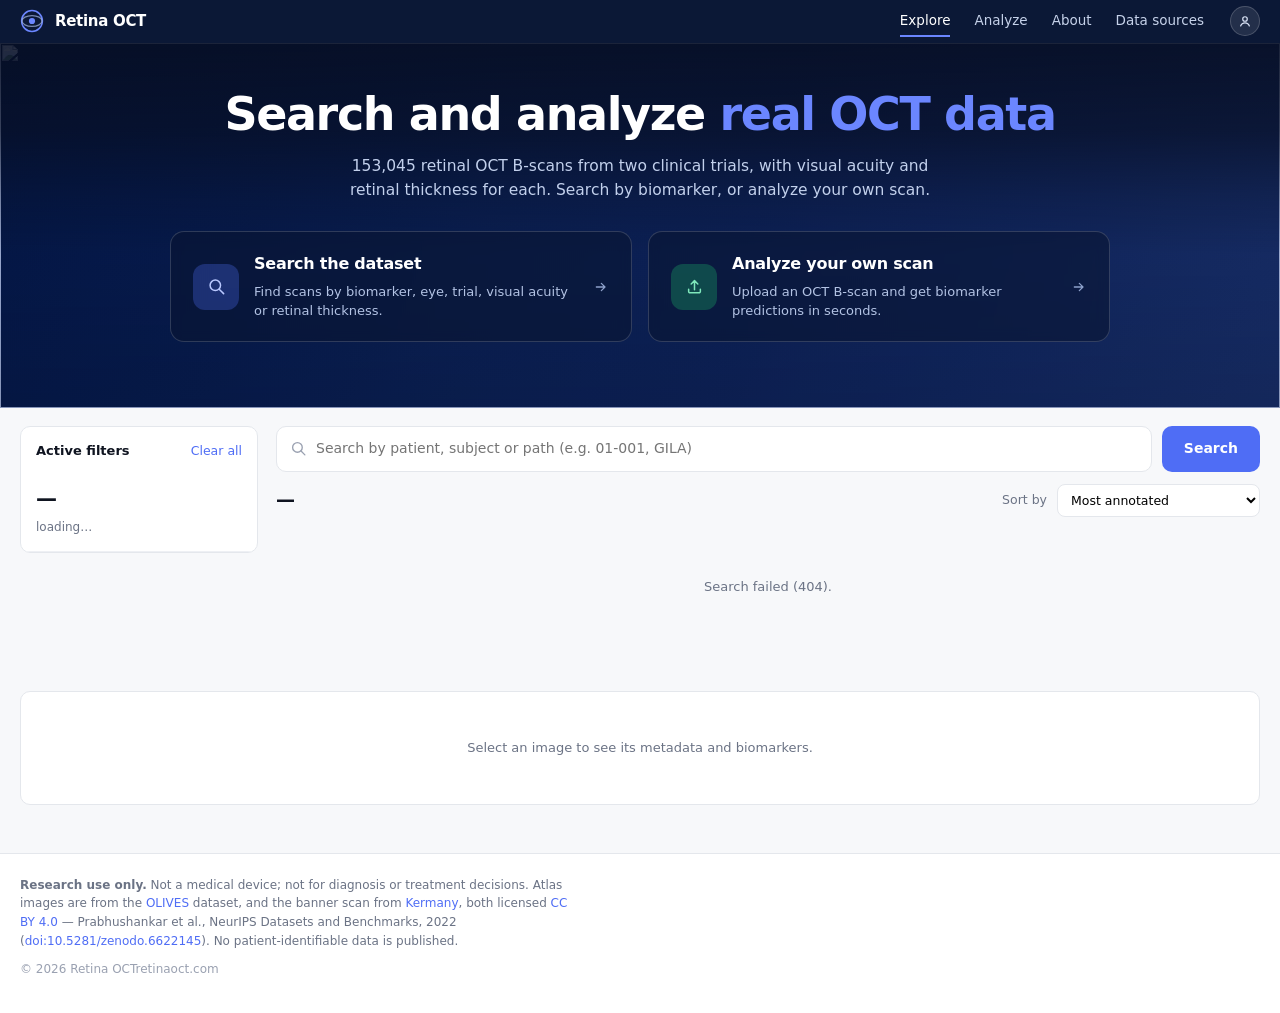
==== public/index.html @ 96dee00b "Negatable filters, and verdicts attributed to a named reviewer NEGATION. Every facet — biomarker, tr" ====
<!doctype html>
<html lang="en">
<head>
<meta charset="utf-8">
<meta name="viewport" content="width=device-width, initial-scale=1, viewport-fit=cover">
<meta name="theme-color" content="#0b1836">
<title>Retina OCT — searchable OCT image atlas</title>
<meta name="description" content="Search and explore retinal OCT images with expert biomarker annotations, model-inferred predictions, and clinical metadata.">
<link rel="stylesheet" href="styles.css?v=fc3a6cf8">
<link rel="icon" href="favicon.svg?v=e17356e5" type="image/svg+xml">
</head>
<body>

<header>
  <div class="wrap bar">
    <a class="brand" href="/">
      <svg width="30" height="30" viewBox="0 0 24 24" fill="none" aria-hidden="true">
        <circle cx="12" cy="12" r="10.4" stroke="#6b86ff" stroke-width="1.5"/>
        <ellipse cx="12" cy="12" rx="10" ry="5.4" stroke="#9fb0d8" stroke-width="1.3" opacity=".75"/>
        <circle cx="12" cy="12" r="3.1" fill="#6b86ff"/>
      </svg>
      <span class="brand-txt"><strong>Retina OCT</strong><span>Open images. Deeper insights.</span></span>
    </a>
    <nav>
      <a href="/" class="on">Explore</a>
      <a href="/analyze">Analyze</a>
      <a href="/about">About</a>
      <a href="/data-sources">Data sources</a>
    </nav>
    <div class="bar-end">
      <button class="hdr-icon only-mobile" id="menu-btn" aria-label="Menu" aria-expanded="false">
        <svg width="19" height="19" viewBox="0 0 24 24" fill="none"><path d="M4 7h16M4 12h16M4 17h16" stroke="currentColor" stroke-width="1.9" stroke-linecap="round"/></svg>
      </button>
      <a class="hdr-round" href="https://github.com/NicoleMulla/retinaoct" target="_blank" rel="noopener" aria-label="Project repository on GitHub" title="Project repository"><svg width="16" height="16" viewBox="0 0 24 24" fill="none" aria-hidden="true"><circle cx="12" cy="9" r="3.4" stroke="currentColor" stroke-width="1.8"/><path d="M5.5 19.5a6.8 6.8 0 0 1 13 0" stroke="currentColor" stroke-width="1.8" stroke-linecap="round"/></svg></a>
    </div>
  </div>
</header>

<div class="scrim" id="scrim" hidden></div>

<nav class="sheet menu-sheet" id="menu-sheet" aria-label="Site menu" hidden>
  <div class="grip" aria-hidden="true"></div>
  <a href="/">Explore the dataset</a>
  <a href="/analyze">Analyze your own scan</a>
  <a href="/about">About</a>
  <a href="/data-sources">Data sources</a>
  <a href="https://github.com/NicoleMulla/retinaoct" target="_blank" rel="noopener">GitHub repository</a>
</nav>

<section class="hero">
  <div class="hero-bg" aria-hidden="true"><img src="/hero.webp?v=dafb5672" width="1960" height="620" alt="" decoding="async" fetchpriority="high"></div>
  <div class="wrap hero-in">
    <div>
      <h1>Search and analyze <em>real OCT data</em></h1>
      <p>153,045 retinal OCT B-scans from two clinical trials, with visual acuity
         and retinal thickness for each. Search by biomarker, or analyze your own scan.</p>
      <div class="feat-cards">
        <a class="feat" href="#search">
          <span class="feat-ico"><svg width="19" height="19" viewBox="0 0 24 24" fill="none" aria-hidden="true"><circle cx="10.5" cy="10.5" r="6.6" stroke="currentColor" stroke-width="1.9"/><path d="M15.4 15.4 21 21" stroke="currentColor" stroke-width="1.9" stroke-linecap="round"/></svg></span>
          <span class="feat-txt"><b>Search the dataset</b>
            <span>Find scans by biomarker, eye, trial, visual acuity or retinal thickness.</span></span>
          <svg class="feat-arrow" width="16" height="16" viewBox="0 0 24 24" fill="none" aria-hidden="true"><path d="M5 12h13m0 0-5.5-5.5M18 12l-5.5 5.5" stroke="currentColor" stroke-width="1.9" stroke-linecap="round" stroke-linejoin="round"/></svg>
        </a>
        <a class="feat accent" href="/analyze">
          <span class="feat-ico"><svg width="19" height="19" viewBox="0 0 24 24" fill="none" aria-hidden="true"><path d="M12 16.2V4.6m0 0L7.8 8.8M12 4.6l4.2 4.2" stroke="currentColor" stroke-width="1.9" stroke-linecap="round" stroke-linejoin="round"/><path d="M4.6 15.4v2.9A1.7 1.7 0 0 0 6.3 20h11.4a1.7 1.7 0 0 0 1.7-1.7v-2.9" stroke="currentColor" stroke-width="1.9" stroke-linecap="round"/></svg></span>
          <span class="feat-txt"><b>Analyze your own scan</b>
            <span>Upload an OCT B-scan and get biomarker predictions in seconds.</span></span>
          <svg class="feat-arrow" width="16" height="16" viewBox="0 0 24 24" fill="none" aria-hidden="true"><path d="M5 12h13m0 0-5.5-5.5M18 12l-5.5 5.5" stroke="currentColor" stroke-width="1.9" stroke-linecap="round" stroke-linejoin="round"/></svg>
        </a>
      </div>
    </div>
  </div>
</section>

<main class="wrap app">

  <aside class="panel facets sheet" id="facets" aria-label="Filters">
    <div class="grip" aria-hidden="true"></div>
    <div class="sheet-head">
      <strong>Filters</strong>
      <button class="sheet-x" data-close aria-label="Close filters">
        <svg width="17" height="17" viewBox="0 0 24 24" fill="none"><path d="M6 6l12 12M18 6 6 18" stroke="currentColor" stroke-width="2" stroke-linecap="round"/></svg>
      </button>
    </div>
    <div class="sheet-scroll">
    <div class="facet-head"><h2>Active filters</h2><button class="link" id="clear">Clear all</button></div>
    <div class="chips" id="chips"></div>
    <div class="count-big"><b id="count">—</b><span id="count-sub">loading…</span></div>
    <div id="groups"></div>
    </div>
    <div class="sheet-foot">
      <button class="btn" data-close id="apply-filters">Show results</button>
    </div>
  </aside>

  <section>
    <form class="searchbar" id="search">
      <label class="sfield">
        <svg width="17" height="17" viewBox="0 0 24 24" fill="none"><circle cx="10.5" cy="10.5" r="6.8" stroke="currentColor" stroke-width="1.9"/><path d="M15.6 15.6 21 21" stroke="currentColor" stroke-width="1.9" stroke-linecap="round"/></svg>
        <input id="q" placeholder="Search by patient, subject or path (e.g. 01-001, GILA)" autocomplete="off">
      </label>
      <button class="btn" type="submit">Search</button>
    </form>

    <div class="toolbar">
      <span class="n" id="n">—</span>
      <span style="color:var(--muted);font-size:12.5px" id="showing"></span>
      <span class="right">
        Sort by
        <select id="sort">
          <option value="relevant">Most annotated</option>
          <option value="biomarkers">Biomarker count</option>
          <option value="cst_desc">Thickness (CST) high→low</option>
          <option value="cst_asc">Thickness (CST) low→high</option>
          <option value="bcva_desc">Acuity (BCVA) high→low</option>
          <option value="bcva_asc">Acuity (BCVA) low→high</option>
        </select>
      </span>
    </div>

    <div class="grid" id="grid"></div>
    <div class="pager" id="pager"></div>
  </section>

  <aside class="panel detail sheet" id="detail" aria-label="Image details">
    <div class="grip" aria-hidden="true"></div>
    <div id="detail-body">
      <div class="empty">Select an image to see its metadata and biomarkers.</div>
    </div>
  </aside>
</main>

<div class="mobile-bar" id="mobile-bar">
  <button class="mb-btn primary" id="mb-filters">
    <svg width="16" height="16" viewBox="0 0 24 24" fill="none"><path d="M3 6h18M6.5 12h11M10 18h4" stroke="currentColor" stroke-width="2" stroke-linecap="round"/></svg>
    Filters<span class="mb-badge" id="mb-count" hidden>0</span>
  </button>
  <span class="mb-results" id="mb-results"></span>
  <button class="mb-btn" id="mb-top" aria-label="Back to top">
    <svg width="16" height="16" viewBox="0 0 24 24" fill="none"><path d="M12 19V6M6 12l6-6 6 6" stroke="currentColor" stroke-width="2" stroke-linecap="round" stroke-linejoin="round"/></svg>
  </button>
</div>

<footer class="wrap">
  <p class="note"><strong>Research use only.</strong> Not a medical device; not for
  diagnosis or treatment decisions. Atlas images are from the
  <a href="/data-sources" style="color:var(--brand)">OLIVES</a> dataset, and the banner
  scan from <a href="/data-sources" style="color:var(--brand)">Kermany</a>, both licensed
  <a href="https://creativecommons.org/licenses/by/4.0/" target="_blank" rel="noopener" style="color:var(--brand)">CC BY 4.0</a>
  &mdash; Prabhushankar et&nbsp;al., NeurIPS Datasets and Benchmarks, 2022
  (<a href="https://doi.org/10.5281/zenodo.6622145" target="_blank" rel="noopener" style="color:var(--brand)">doi:10.5281/zenodo.6622145</a>).
  No patient-identifiable data is published.</p>
  <div class="foot-row"><span>&copy; 2026 Retina OCT</span><span>retinaoct.com</span></div>
</footer>

<script>
const IMG_BASE = "/img";             // proxied from B2 (read-only, web/ prefix)
const PER = 24;
const API_V = "2";           // bump to bypass stale cached API responses
/* Verification mode needs BOTH halves: ?mode=verification in the URL and the
   backend switch on. With the switch off the link is inert — the page behaves
   exactly as it does without the parameter, which is the point of having a
   server-side toggle rather than a client-side one. */
/* Verification needs THREE things: the mode parameter, a named reviewer, and
   the backend switch. The reviewer is required because an unattributed verdict
   cannot be compared with anyone else's, so there is no useful "anonymous"
   review — and requiring it in the URL means nobody can start reviewing
   without having decided who they are. */
const VERIFY_Q = new URLSearchParams(location.search);
const REVIEWER = (VERIFY_Q.get("reviewer") || "").trim();
const VERIFY_ASKED = VERIFY_Q.get("mode") === "verification"
                  && /^[A-Za-z0-9._-]{2,64}$/.test(REVIEWER);
let verifyOn = false;

/* Say whose name the verdicts are being recorded under. Without this a
   reviewer has no way to notice they are logged as someone else, and the
   verdicts would be mis-attributed with nothing on screen to catch it. */
function showReviewerBadge(){
  const host=$("#chips");
  if(!host || $("#rev-badge")) return;
  host.insertAdjacentHTML("beforebegin",
    `<div id="rev-badge" class="rev-badge">Reviewing as <b>${esc(REVIEWER)}</b></div>`);
}

async function initVerify(){
  if(!VERIFY_ASKED) return;
  try{
    const r = await fetch("/api/config", { cache:"no-store" });
    verifyOn = r.ok && (await r.json()).verification === true;
  }catch{ verifyOn = false; }
  if(verifyOn){
    document.body.classList.add("verify-mode");
    showReviewerBadge();
    await refreshVerifiedCount();
  }
}

const state = { q:"", sort:"relevant", page:1, trial:[], eye:[], visit:[], bio:[], source:[], verified:false,
  trial_not:[], eye_not:[], visit_not:[], bio_not:[],
                bcva_min:"", bcva_max:"", cst_min:"", cst_max:"", sel:null };
const $ = s => document.querySelector(s);
const esc = s => String(s).replace(/[&<>"']/g, c =>
  ({ "&":"&amp;", "<":"&lt;", ">":"&gt;", '"':"&quot;", "'":"&#39;" }[c]));

const fmt = n => (n ?? 0).toLocaleString();
/* Facet labels seen so far, kept because a filtered response only lists
   values present in the current selection. Negating a biomarker takes its
   count to zero, which would otherwise erase both its sidebar row and its
   name. */
const LABELS_SEEN = new Map();
/* Facet labels come from the database and the reviewer name from the URL, so
   both are escaped before they reach an attribute or innerHTML. */
const imgUrl = k => IMG_BASE && k ? IMG_BASE.replace(/\/$/,"") + "/" + k : null;
// Downloads get a stable descriptive filename rather than the B2 object key.
// The extension comes from the key so the bytes and the name always agree.
const dlName = r => {
  const ext = (String(r.full_key||"").match(/\.[A-Za-z0-9]{1,5}$/) || [".webp"])[0];
  return `retinaoct_OCT_${String(r.id).padStart(7,"0")}${ext}`;
};
const dlUrl = r => r.full_key
  ? `${imgUrl(r.full_key)}?dl=${encodeURIComponent(dlName(r))}` : null;
const DL_ICON = `<svg width="14" height="14" viewBox="0 0 24 24" fill="none" aria-hidden="true"><path d="M12 4v10m0 0 4-4m-4 4-4-4" stroke="currentColor" stroke-width="2" stroke-linecap="round" stroke-linejoin="round"/><path d="M5 17v1.5A1.5 1.5 0 0 0 6.5 20h11a1.5 1.5 0 0 0 1.5-1.5V17" stroke="currentColor" stroke-width="2" stroke-linecap="round"/></svg>`;

function qs(opts={}){
  const u=new URLSearchParams();
  if(state.q) u.set("q",state.q);
  for(const k of ["trial","eye","visit","bio"]){
    if(state[k].length) u.set(k,state[k].join(","));
    if(state[k+"_not"].length) u.set(k+"_not",state[k+"_not"].join(","));
  }
  if(state.source.length) u.set("source",state.source.join(","));
  // Guarded by verifyOn, not by state alone: without this a hand-typed
  // ?verified=1 would still list the reviewed images outside the mode.
  if(state.verified && verifyOn) u.set("verified","1");
  for(const k of ["bcva_min","bcva_max","cst_min","cst_max"]) if(state[k]!=="") u.set(k,state[k]);
  u.set("sort",state.sort); u.set("page",state.page); u.set("per_page",PER); u.set("v",API_V);
  if(opts.noFacets) u.set("facets","0");
  return u.toString();
}
/* One menu element for the whole page, moved to whichever ⋯ was pressed.
   Rendered on demand rather than one hidden menu per row, which would be ~30
   dormant popups in the sidebar. */
let optMenuEl=null;
function closeOptMenu(){
  if(!optMenuEl) return;
  const owner=document.querySelector('.optmenu[aria-expanded="true"]');
  if(owner) owner.setAttribute("aria-expanded","false");
  optMenuEl.remove(); optMenuEl=null;
}
function openOptMenu(btn){
  const was = btn.getAttribute("aria-expanded")==="true";
  closeOptMenu();
  if(was) return;                       // pressing the same ⋯ again closes it
  const key=btn.dataset.key, val=btn.dataset.val, m=modeOf(key,val);
  optMenuEl=document.createElement("div");
  optMenuEl.className="optmenu-pop";
  optMenuEl.setAttribute("role","menu");
  optMenuEl.innerHTML =
    `<button role="menuitem" data-act="not">${m==="not"?"Remove negation":"Negate filter"}</button>`
    + (m ? `<button role="menuitem" data-act="clear">Clear filter</button>` : "");
  document.body.appendChild(optMenuEl);
  const r=btn.getBoundingClientRect(), mw=optMenuEl.offsetWidth;
  // Keep it on screen on a narrow viewport rather than hanging off the right.
  optMenuEl.style.top  = `${Math.round(r.bottom+window.scrollY+4)}px`;
  optMenuEl.style.left = `${Math.round(Math.max(8, Math.min(r.right-mw, window.innerWidth-mw-8)))}px`;
  btn.setAttribute("aria-expanded","true");
  optMenuEl.querySelectorAll("button").forEach(x=>x.onclick=ev=>{
    ev.stopPropagation();
    const act=x.dataset.act;
    closeOptMenu();
    setMode(key,val, act==="not" ? (m==="not" ? "" : "not") : "");
  });
}
document.addEventListener("click", closeOptMenu);
document.addEventListener("keydown", e=>{ if(e.key==="Escape") closeOptMenu(); });

/* A facet value is in one of three states: off, included, or negated.
   The checkbox moves between off and included; the ⋯ menu reaches negated.
   Clicking the box of a negated value clears it rather than flipping it to
   included, because the box is the "undo" affordance in both directions. */
function modeOf(key,val){
  return state[key].includes(val) ? "on"
       : state[key+"_not"].includes(val) ? "not" : "";
}
function setMode(key,val,mode){
  const drop=(arr)=>{ const i=arr.indexOf(val); if(i>=0) arr.splice(i,1); };
  drop(state[key]); drop(state[key+"_not"]);
  if(mode==="on") state[key].push(val);
  else if(mode==="not") state[key+"_not"].push(val);
  state.page=1; load();
}
function toggle(key,val){
  setMode(key,val, modeOf(key,val) ? "" : "on");
}

// The API returns {error:"quota"} with a 503 when the database's daily read
// allowance is spent. That is temporary and clears at midnight UTC, so say so
// rather than showing a bare status code or "could not load".
async function errText(r, fallback){
  let kind="";
  try{ kind=(await r.clone().json()).error||""; }catch(e){}
  if(kind==="quota") return `The image database has hit its daily query limit. `
    + `It resets at midnight UTC — please try again then. Browsing already-loaded pages still works.`;
  return fallback || `Search failed (${r.status}).`;
}

/* The "Verified images" count. Its own endpoint, so /api/search stays
   edge-cacheable — a filtered search costs ~400,000 D1 row reads and must not
   be uncached just to keep a small number current. Fetched once at startup and
   again after each verdict, so the sidebar moves as a reviewer works without
   re-rendering the grid and closing the open scan. */
let verifiedCount = 0;

async function refreshVerifiedCount(){
  try{
    const r = await fetch("/api/verified-count?t="+Date.now(), { cache:"no-store" });
    if(!r.ok) return;
    const n = (await r.json()).verified;
    if(n == null) return;
    verifiedCount = n;
    const el = $("#verified-n");
    if(el) el.textContent = fmt(n);
  }catch{ /* cosmetic; a failure here changes nothing that was recorded */ }
}

async function load(opts={}){
  $("#grid").innerHTML=`<div class="empty" style="grid-column:1/-1">Loading…</div>`;
  const r=await fetch("/api/search?"+qs(opts));
  if(!r.ok){ $("#grid").innerHTML=`<div class="empty" style="grid-column:1/-1">${await errText(r)}</div>`; return; }
  const d=await r.json();
  render(d); if(d.facets) renderFacets(d.facets,d.total);
}

function render(d){
  // The hero's dataset tiles are gone, so nothing here writes to them. A stray
  // $("#s-images").textContent would throw on null and take the whole results
  // render down with it.
  $("#n").textContent = fmt(d.total)+" result"+(d.total===1?"":"s");
  const from=(d.page-1)*d.per_page+1, to=Math.min(d.page*d.per_page,d.total);
  $("#showing").textContent = d.total ? `Showing ${fmt(from)}–${fmt(to)}` : "";
  $("#count").textContent = fmt(d.total);
  $("#count-sub").textContent = "images match your filters";

  $("#grid").innerHTML = d.results.length ? d.results.map(r=>{
    const u=imgUrl(r.thumb_key);
    // Provenance has to be visible in the grid, not only on the detail panel:
    // expert annotation and model inference are not interchangeable evidence.
    const bio = r.label_source === "expert"
      ? `<span class="badge ok" title="Expert annotation from the OLIVES dataset">✓ Expert · ${r.biomarker_count}</span>`
      : r.label_source === "model"
      ? `<span class="badge model" title="Predicted by RETFound/OLIVES model — not expert annotation">◆ Model · ${r.biomarker_count}</span>`
      : r.label_source === "rejected"
      ? `<span class="badge reject" title="Outside the distribution the model was validated on — deliberately not assessed">⊘ Not assessed</span>`
      : `<span class="badge">Unlabelled</span>`;
    return `<article class="card ${state.sel===r.id?"sel":""}" data-id="${r.id}">
      <div class="thumb">${u?`<img loading="lazy" src="${u}" alt="">`:`<span class="ph">OCT B-scan</span>`}${bio}${
        dlUrl(r)?`<a class="dl" href="${dlUrl(r)}" download="${dlName(r)}" title="Download full-resolution image"
          aria-label="Download OCT_${String(r.id).padStart(7,"0")}">${DL_ICON}</a>`:""}</div>
      <div class="card-b">
        <h3>OCT_${String(r.id).padStart(7,"0")}</h3>
        <div class="meta">
          <div><svg width="12" height="12" viewBox="0 0 24 24" fill="none"><path d="M2 12s3.6-6.4 10-6.4S22 12 22 12s-3.6 6.4-10 6.4S2 12 2 12Z" stroke="currentColor" stroke-width="1.7"/><circle cx="12" cy="12" r="2.6" stroke="currentColor" stroke-width="1.7"/></svg>${r.eye==="OD"?"Right eye (OD)":r.eye==="OS"?"Left eye (OS)":"—"}</div>
          <div><svg width="12" height="12" viewBox="0 0 24 24" fill="none"><path d="M3 21h18M5 21V8l7-4 7 4v13" stroke="currentColor" stroke-width="1.7" stroke-linejoin="round"/></svg>${r.trial==="TREX_DME"?"TREX-DME":"PRIME"} · ${r.subject??"—"}</div>
          <div><svg width="12" height="12" viewBox="0 0 24 24" fill="none"><rect x="3.5" y="5" width="17" height="16" rx="2" stroke="currentColor" stroke-width="1.7"/><path d="M8 3v4M16 3v4M3.5 10h17" stroke="currentColor" stroke-width="1.7" stroke-linecap="round"/></svg>Visit ${r.visit??"—"} · scan ${r.scan_index??"—"}</div>
        </div>
        <div class="tags">
          ${r.cst!=null?`<span class="tag w">CST ${Math.round(r.cst)} µm</span>`:""}
          ${r.bcva!=null?`<span class="tag g">BCVA ${Math.round(r.bcva)}</span>`:""}
        </div>
      </div></article>`;
  }).join("") : `<div class="empty" style="grid-column:1/-1">No images match these filters.</div>`;

  renderPager(Math.ceil(d.total/d.per_page)||1, d.page);
  syncMobileBar(d.total);

  document.querySelectorAll(".card").forEach(c=>c.onclick=e=>{
    if(e.target.closest(".dl")) return;     // download link handles its own click
    openDetail(+c.dataset.id);
  });
}

function group(id,icon,title,body,open=true){
  return `<details class="grp" ${open?"open":""}><summary>${icon}${title}
    <svg class="caret" width="13" height="13" viewBox="0 0 24 24" fill="none"><path d="m6 9 6 6 6-6" stroke="currentColor" stroke-width="2" stroke-linecap="round"/></svg>
  </summary>${body}</details>`;
}
const ICON={
  bio:`<svg width="13" height="13" viewBox="0 0 24 24" fill="none"><path d="M4 19V9M9.3 19V4M14.7 19v-8M20 19v-5" stroke="currentColor" stroke-width="1.9" stroke-linecap="round"/></svg>`,
  trial:`<svg width="13" height="13" viewBox="0 0 24 24" fill="none"><path d="M3 21h18M5 21V8l7-4 7 4v13" stroke="currentColor" stroke-width="1.7" stroke-linejoin="round"/></svg>`,
  eye:`<svg width="13" height="13" viewBox="0 0 24 24" fill="none"><path d="M2 12s3.6-6.4 10-6.4S22 12 22 12s-3.6 6.4-10 6.4S2 12 2 12Z" stroke="currentColor" stroke-width="1.7"/><circle cx="12" cy="12" r="2.6" stroke="currentColor" stroke-width="1.7"/></svg>`,
  cal:`<svg width="13" height="13" viewBox="0 0 24 24" fill="none"><rect x="3.5" y="5" width="17" height="16" rx="2" stroke="currentColor" stroke-width="1.7"/><path d="M8 3v4M16 3v4M3.5 10h17" stroke="currentColor" stroke-width="1.7" stroke-linecap="round"/></svg>`,
  num:`<svg width="13" height="13" viewBox="0 0 24 24" fill="none"><path d="M5 12h14M5 7h14M5 17h9" stroke="currentColor" stroke-width="1.7" stroke-linecap="round"/></svg>`,
};

function renderFacets(f,total){
  /* The ⋯ button sits OUTSIDE the <label>. A button nested inside a label
     still forwards its click to the checkbox in every browser, so the menu
     would toggle the very filter it is offering to negate. */
  const opt=(key,val,label,n)=>{
    const m=modeOf(key,val);
    return `<div class="opt-row${m==="not"?" neg":""}">
      <label class="opt"><input type="checkbox" data-key="${key}" data-val="${val}" ${m?"checked":""}>
        <span>${label}${m==="not"?`<em class="negtag">Not</em>`:""}</span>
        <span class="n">${fmt(n)}</span></label>
      <button class="optmenu" data-key="${key}" data-val="${val}" data-label="${esc(label)}"
        aria-label="Options for ${esc(label)}" aria-haspopup="menu" aria-expanded="false">\u22ef</button>
    </div>`;
  };
  f.biomarkers.forEach(b=>LABELS_SEEN.set("bio:"+b.key, b.label));

  /* Build a facet's rows with anything selected pulled to the top, including
     values the current result set no longer contains.

     Both halves are needed. Negating a biomarker removes it from the results,
     so it vanishes from the facet counts and its row would disappear — the
     control you just used, gone, with only the chip to undo it. And appending
     it instead would bury it under sixteen others, so the row you are working
     with scrolls out of sight. Selected first, at zero if need be. */
  const rowsFor=(key,items,label)=>{
    const chosen=[...state[key],...state[key+"_not"]];
    const seen=items.map(i=>i.v);
    const all=[...chosen.filter(v=>!seen.includes(v)).map(v=>({v,n:0})), ...items];
    all.sort((a,b)=>(chosen.includes(b.v)?1:0)-(chosen.includes(a.v)?1:0));
    return all.map(i=>opt(key,i.v,label(i.v),i.n)).join("");
  };

  const bioRows=rowsFor("bio",
    f.biomarkers.map(b=>({v:b.key,n:b.count})),
    v=>LABELS_SEEN.get("bio:"+v)||v);
  const visits=rowsFor("visit", f.visit.slice(0,8).map(v=>({v:v.v,n:v.n})), v=>v);
  $("#groups").innerHTML =
    group("bio",ICON.bio,"Biomarkers",`<div class="opts" id="bio-opts">
        <label class="opt"><input type="checkbox" data-src="expert" ${state.source.includes("expert")?"checked":""}><span>Doctor annotated images</span><span class="n">${fmt(f.labelled)}</span></label>
        <label class="opt"><input type="checkbox" data-src="model" ${state.source.includes("model")?"checked":""}><span>Machine annotated images</span><span class="n">${fmt(f.modelled)}</span></label>
        ${verifyOn?`<label class="opt"><input type="checkbox" id="verified-only" ${state.verified?"checked":""}><span>Verified images</span><span class="n" id="verified-n">${fmt(verifiedCount)}</span></label>`:""}
        ${bioRows||'<span style="font-size:12px;color:var(--faint)">none in this selection</span>'}</div>`)
  + group("trial",ICON.trial,"Clinical trial",`<div class="opts">${
      rowsFor("trial", f.trial.map(t=>({v:t.v,n:t.n})),
        v=>v==="TREX_DME"?"TREX-DME":"PRIME")}</div>`)
  + group("eye",ICON.eye,"Eye",`<div class="opts">${
      rowsFor("eye", f.eye.map(e=>({v:e.v,n:e.n})),
        v=>v==="OD"?"Right eye (OD)":"Left eye (OS)")}</div>`)
  + group("visit",ICON.cal,"Visit",`<div class="opts">${visits}</div>`,false)
  + group("cst",ICON.num,"Central subfield thickness (µm)",
      `<div class="rng"><input id="cst_min" type="number" placeholder="min" value="${state.cst_min}">
       <input id="cst_max" type="number" placeholder="max" value="${state.cst_max}"></div>`,false)
  + group("bcva",ICON.num,"Visual acuity (BCVA letters)",
      `<div class="rng"><input id="bcva_min" type="number" placeholder="min" value="${state.bcva_min}">
       <input id="bcva_max" type="number" placeholder="max" value="${state.bcva_max}"></div>`,false);

  $("#groups").querySelectorAll('input[type=checkbox][data-key]').forEach(el=>{
    el.onchange=()=>toggle(el.dataset.key,el.dataset.val);
  });
  $("#groups").querySelectorAll(".optmenu").forEach(b=>b.onclick=e=>{
    e.preventDefault(); e.stopPropagation();
    openOptMenu(b);
  });
  $("#groups").querySelectorAll("input[data-src]").forEach(el=>{
    el.onchange=()=>toggle("source",el.dataset.src);
  });
  const vo=$("#verified-only");
  if(vo) vo.onchange=()=>{state.verified=vo.checked;state.page=1;load()};
  for(const k of ["cst_min","cst_max","bcva_min","bcva_max"]){
    const el=$("#"+k); if(el) el.onchange=()=>{state[k]=el.value;state.page=1;load()};
  }

  const labels={trial:v=>v==="TREX_DME"?"TREX-DME":"PRIME",eye:v=>v==="OD"?"Right eye":"Left eye",
                visit:v=>"Visit "+v,
                bio:v=>(f.biomarkers.find(b=>b.key===v)||{}).label||LABELS_SEEN.get("bio:"+v)||v};
  let chips=[];
  for(const k of ["bio","trial","eye","visit"]){
    for(const v of state[k])
      chips.push(`<span class="chip">${labels[k](v)}<button data-k="${k}" data-v="${v}">✕</button></span>`);
    for(const v of state[k+"_not"])
      chips.push(`<span class="chip neg">Not ${labels[k](v)}<button data-k="${k}" data-v="${v}">✕</button></span>`);
  }
  for(const v of state.source) chips.push(`<span class="chip">${
    v==="expert"?"Doctor annotated":"Machine annotated"}<button data-k="source" data-v="${v}">✕</button></span>`);
  if(state.verified) chips.push(`<span class="chip">Verified images<button data-k="verified">✕</button></span>`);
  if(state.q) chips.push(`<span class="chip">“${state.q}”<button data-k="q">✕</button></span>`);
  $("#chips").innerHTML=chips.join("");
  $("#chips").querySelectorAll("button").forEach(b=>b.onclick=()=>{
    const k=b.dataset.k;
    if(k==="verified"){state.verified=false; state.page=1; load();}
    else if(k==="q"){state.q=""; $("#q").value=""; state.page=1; load();}
    else if(k==="source"){toggle(k,b.dataset.v);}
    else setMode(k,b.dataset.v,"");   // clears whichever list it was in
  });
}

function renderPager(pages, page){
  const el=$("#pager");
  if(pages<=1){ el.innerHTML=""; return; }

  // window of page numbers around the current page, with ellipses and ends
  const win=[], push=n=>{ if(n>=1&&n<=pages&&!win.includes(n)) win.push(n); };
  push(1); push(2);
  for(let i=page-2;i<=page+2;i++) push(i);
  push(pages-1); push(pages);
  win.sort((a,b)=>a-b);

  let items="", last=0;
  for(const n of win){
    if(n-last>1) items+=`<span class="gap">…</span>`;
    items+=`<button class="pg${n===page?" on":""}" data-p="${n}"${n===page?' aria-current="page"':''}>${fmt(n)}</button>`;
    last=n;
  }

  el.innerHTML=`
    <button class="pg nav" data-p="${page-1}" ${page<=1?"disabled":""} aria-label="Previous page">
      <svg width="13" height="13" viewBox="0 0 24 24" fill="none"><path d="m15 6-6 6 6 6" stroke="currentColor" stroke-width="2.1" stroke-linecap="round" stroke-linejoin="round"/></svg>
      <span>Previous</span></button>
    <div class="pg-nums">${items}</div>
    <button class="pg nav" data-p="${page+1}" ${page>=pages?"disabled":""} aria-label="Next page">
      <span>Next</span>
      <svg width="13" height="13" viewBox="0 0 24 24" fill="none"><path d="m9 6 6 6-6 6" stroke="currentColor" stroke-width="2.1" stroke-linecap="round" stroke-linejoin="round"/></svg></button>
    <form class="pg-jump" id="pg-jump">
      <label>Go to<input type="number" min="1" max="${pages}" placeholder="${fmt(page)}" aria-label="Page number"></label>
    </form>`;

  const go=n=>{ n=Math.min(Math.max(1,n),pages); if(n===page) return;
    state.page=n; load({noFacets:true});
    window.scrollTo({top:$("#search").getBoundingClientRect().top+window.scrollY-80,behavior:"smooth"}); };
  el.querySelectorAll("button[data-p]").forEach(b=>{ if(!b.disabled) b.onclick=()=>go(+b.dataset.p); });
  const jf=$("#pg-jump");
  if(jf) jf.onsubmit=e=>{ e.preventDefault(); const v=parseInt(jf.querySelector("input").value); if(v) go(v); };
}

async function openDetail(id){
  state.sel=id;
  document.querySelectorAll(".card").forEach(c=>c.classList.toggle("sel",+c.dataset.id===id));
  const d=$("#detail-body"); d.innerHTML=`<div class="empty">Loading…</div>`;

/* ---- biomarker provenance rendering -------------------------------------
   Expert annotation and model inference must never look alike. Expert rows
   show Present/Absent; model rows show a probability, and the four biomarkers
   the model cannot predict show "Not assessed" rather than a fabricated
   "Absent". See docs/scaling.md for why those four are excluded. */
function provBanner(m){
  const p=m.provenance||{};
  if(m.label_source==="rejected") return `<div class="prov reject">
    <b>⊘ Not assessed</b>
    <span>This scan falls too far outside the distribution the model was validated on,
      so no predictions were produced. It is kept in the archive rather than hidden;
      absence of findings here means the model declined to judge, not that the retina
      is normal.</span></div>`;
  if(p.kind==="expert") return `<div class="prov expert">
    <b>✓ Expert annotation</b>
    <span>Graded by the OLIVES study investigators. Present/absent as recorded in the dataset.</span></div>`;
  const ood = p.verdict==="out_of_domain";
  return `<div class="prov model">
    <b>◆ Model inference — not expert annotation</b>
    <span>Predicted by <code>${p.model||"model"}</code> (${p.architecture||""}), mean AUROC
      ${p.mean_auroc!=null?p.mean_auroc.toFixed(3):"—"} on held-out patients.
      Values are probabilities, not gradings.</span>
    ${ood?`<span class="warn">⚠ This scan sits outside the distribution the model was validated on
      (distance ${p.ood_distance!=null?Math.round(p.ood_distance):"—"}). Treat with extra caution.</span>`:""}
  </div>`;
}
/* In verification mode each call gets a correct/incorrect switch. Nothing is
   offered for a biomarker the model never assessed, or one with no recorded
   value — there is no call there to agree or disagree with. */
const VRF_ICON = {
  correct: `<svg viewBox="0 0 24 24" aria-hidden="true"><path d="M5 12.8l4.2 4.2L19 7.2"
    fill="none" stroke="currentColor" stroke-width="2.8" stroke-linecap="round" stroke-linejoin="round"/></svg>`,
  incorrect: `<svg viewBox="0 0 24 24" aria-hidden="true"><path d="M6.5 6.5l11 11M17.5 6.5l-11 11"
    fill="none" stroke="currentColor" stroke-width="2.8" stroke-linecap="round"/></svg>`,
};

/* Three states per biomarker: correct, incorrect, and undecided — undecided
   being neither button lit, which is where every row starts. Clicking the lit
   button returns the row to undecided, so a mis-click is one click to undo.
   Icon-only: the words were wider than the biomarker labels they sat beside. */
function vrfSwitch(b, m){
  if(!verifyOn || b.unavailable==="not_predictable" || b.present==null) return "";
  const cur = (m.verifications || {})[b.key] || "";
  const btn = (v, label) =>
    `<button class="vrf-b${cur===v?" on "+v:""}" data-v="${v}" data-bio="${b.key}"
      data-present="${b.present?1:0}" data-src="${b.source||""}"
      aria-pressed="${cur===v}" aria-label="${label}"
      title="${cur===v?"Clear this \u2014 back to undecided":label}">${VRF_ICON[v]}</button>`;
  return `<div class="vrf">${btn("correct","Mark correct")}${btn("incorrect","Mark incorrect")}</div>`;
}

function bioRow(b, m){
  if(b.unavailable==="not_predictable")
    return `<div class="bio off"><span class="dot u"></span>${b.label}
      <span class="v" title="Too few positive training patients for the model to predict this reliably">Not assessed</span></div>`;
  if(b.source==="model"){
    const pct=b.confidence!=null?Math.round(b.confidence*100):null;
    return `<div class="bio"><span class="dot ${b.present?"y":"n"}"></span>${b.label}
      <span class="v">${b.present?"Likely":"Unlikely"}${pct!=null?` <em>${pct}%</em>`:""}</span>${vrfSwitch(b,m)}</div>`;
  }
  return `<div class="bio"><span class="dot ${b.present?"y":"n"}"></span>${b.label}
    <span class="v">${b.present?"Present":"Absent"}</span>${vrfSwitch(b,m)}</div>`;
}
function modelFoot(m){
  const np=(m.provenance&&m.provenance.not_predicted)||[];
  return `<div class="prov-foot">Research use only — not a medical device.
    ${np.length?`${np.length} biomarkers are not assessed by the model because the training set
    had too few positive patients to validate them.`:""}</div>`;
}

  if(isMobile()) openSheet($("#detail"));
  const r=await fetch("/api/image/"+id+"?v="+API_V+(verifyOn?"&verify=1&reviewer="+encodeURIComponent(REVIEWER):""));
  if(!r.ok){ d.innerHTML=`<div class="empty">${await errText(r, `Could not load image ${id}.`)}</div>`; return; }
  const m=await r.json();
  const u=imgUrl(m.full_key);
  const row=(icon,k,v)=>v==null||v===""?"":`<div class="row">${icon}<span class="k">${k}</span><span class="v">${v}</span></div>`;
  const present=m.biomarkers.filter(b=>b.present).length;

  d.innerHTML=`
    <div class="detail-head"><h2>OCT_${String(m.id).padStart(7,"0")}</h2>
      <button class="icon-btn" id="close"><svg width="17" height="17" viewBox="0 0 24 24" fill="none"><path d="M6 6l12 12M18 6 6 18" stroke="currentColor" stroke-width="2" stroke-linecap="round"/></svg></button></div>
    <div class="detail-img">${u?`<img src="${u}" alt="">`:`<div style="display:grid;place-items:center;height:100%;color:#3a4358;font-size:12px">Image hosting pending</div>`}</div>
    <div class="tabs"><button class="tab on" data-t="d">Details</button>
      <button class="tab" data-t="b">Biomarkers${m.has_labels?` (${present})`:""}</button></div>
    <div id="tab-d" class="rows">
      ${row(ICON.eye,"Eye",m.eye==="OD"?"Right (OD)":m.eye==="OS"?"Left (OS)":"—")}
      ${row(ICON.trial,"Trial",m.trial==="TREX_DME"?"TREX-DME":"PRIME")}
      ${row(ICON.trial,"Subject",m.subject)}
      ${row(ICON.cal,"Visit",m.visit)}
      ${row(ICON.num,"Scan position",m.scan_index!=null?`${m.scan_index} of 49`:null)}
      ${row(ICON.num,"CST",m.cst!=null?`${Math.round(m.cst)} µm`:null)}
      ${row(ICON.num,"BCVA",m.bcva!=null?`${Math.round(m.bcva)} letters`:null)}
      ${row(ICON.num,"Patient ID",m.patient_id)}
      ${row(ICON.num,"Eye ID",m.eye_id)}
      ${row(ICON.num,"Age",m.age)}
      ${row(ICON.num,"Diabetes",m.diabetes_type)}
      ${row(ICON.num,"HbA1c (baseline)",m.hba1c_baseline)}
      ${row(ICON.num,"DRSS",m.drss)}
    </div>
    <div id="tab-b" hidden class="rows">
      ${m.label_source==="rejected" ? provBanner(m)
        : m.has_labels ? provBanner(m) + m.biomarkers.map(b=>bioRow(b,m)).join("") +
          (m.provenance && m.provenance.kind==="model" ? modelFoot(m) : "")
        : `<div class="empty" style="padding:24px 0">This image has clinical metadata but no biomarker labels.</div>`}
    </div>
    ${m.same_eye.length?`<div class="sect-h">Other scans of this eye</div><div class="strip">${
      m.same_eye.slice(0,8).map(s=>{const su=imgUrl(s.thumb_key);
        return su?`<img src="${su}" data-id="${s.id}" alt="" title="Visit ${s.visit} · scan ${s.scan_index}">`
                 :`<div style="aspect-ratio:1;background:#0a0d14;border-radius:5px" data-id="${s.id}"></div>`;}).join("")}</div>`:""}
    <div class="detail-foot">${dlUrl(m)?`<a class="btn" href="${dlUrl(m)}" download="${dlName(m)}">Download image</a>`:""}
      <button class="btn ghost" id="copy">Copy image path</button></div>`;

  d.querySelector("#close").onclick=()=>{
    if(isMobile()){ closeSheet(); }
    state.sel=null;
    d.innerHTML=`<div class="empty">Select an image to see its metadata and biomarkers.</div>`;
    document.querySelectorAll(".card").forEach(c=>c.classList.remove("sel"));};
  d.querySelectorAll(".tab").forEach(t=>t.onclick=()=>{
    d.querySelectorAll(".tab").forEach(x=>x.classList.toggle("on",x===t));
    $("#tab-d").hidden = t.dataset.t!=="d"; $("#tab-b").hidden = t.dataset.t!=="b";
  });
  d.querySelectorAll(".strip [data-id]").forEach(el=>el.onclick=()=>openDetail(+el.dataset.id));
d.querySelectorAll(".vrf-b").forEach(btn=>btn.onclick=async ()=>{
    const group = btn.parentElement;
    const was = btn.classList.contains("on");
    const verdict = was ? null : btn.dataset.v;      // clicking the set one clears it
    group.querySelectorAll(".vrf-b").forEach(x=>x.disabled=true);
    try{
      const r = await fetch("/api/verify", {
        method:"POST", headers:{"content-type":"application/json"},
        body: JSON.stringify({ image_id:m.id, biomarker:btn.dataset.bio, verdict,
                               reviewer: REVIEWER,
                               shown_present: btn.dataset.present==="1",
                               source: btn.dataset.src || null }) });
      if(!r.ok) throw new Error((await r.json().catch(()=>({}))).error || ("HTTP "+r.status));
      m.verifications = m.verifications || {};
      if(verdict) m.verifications[btn.dataset.bio] = verdict; else delete m.verifications[btn.dataset.bio];
      group.querySelectorAll(".vrf-b").forEach(x=>{
        const on = x.dataset.v===verdict;
        x.classList.toggle("on", on);
        x.classList.toggle("correct", on && x.dataset.v==="correct");
        x.classList.toggle("incorrect", on && x.dataset.v==="incorrect");
        x.setAttribute("aria-pressed", String(on));
        x.title = on ? "Clear this \u2014 back to undecided"
                     : (x.dataset.v === "correct" ? "Mark correct" : "Mark incorrect");
      });
      refreshVerifiedCount();
    }catch(err){
      const msg = document.createElement("div");
      msg.className = "vrf-err";
      msg.textContent = "Could not save that: " + (err.message || err);
      group.after(msg);
      setTimeout(()=>msg.remove(), 4000);
    }finally{
      group.querySelectorAll(".vrf-b").forEach(x=>x.disabled=false);
    }
  });

  d.querySelector("#copy").onclick=e=>{navigator.clipboard?.writeText(m.path);e.target.textContent="Copied";
    setTimeout(()=>e.target.textContent="Copy image path",1400)};
}

/* ─────────────── mobile sheets ─────────────── */
const mq = window.matchMedia("(max-width:860px)");
const isMobile = () => mq.matches;
let openEl=null, lockedY=0;

function lockScroll(){
  lockedY = window.scrollY;
  document.body.style.cssText += `position:fixed;top:${-lockedY}px;left:0;right:0;width:100%`;
}
function unlockScroll(){
  document.body.style.position=""; document.body.style.top="";
  document.body.style.left=""; document.body.style.right=""; document.body.style.width="";
  window.scrollTo(0, lockedY);
}
function openSheet(el){
  if(!el || openEl===el) return;
  if(openEl) openEl.classList.remove("open");
  else lockScroll();
  const sc=$("#scrim");
  el.hidden=false; sc.hidden=false;
  void el.offsetHeight;                       // commit the closed state so the
  el.classList.add("open");                   // transition actually runs; rAF is
  sc.classList.add("on");                     // throttled in background frames
  openEl=el;
  el.setAttribute("aria-modal","true");
  const btn=el.id==="menu-sheet"?$("#menu-btn"):null;
  if(btn) btn.setAttribute("aria-expanded","true");
}
function closeSheet(){
  if(!openEl) return;
  const el=openEl, sc=$("#scrim");
  el.classList.remove("open"); sc.classList.remove("on");
  el.removeAttribute("aria-modal");
  $("#menu-btn")?.setAttribute("aria-expanded","false");
  openEl=null; unlockScroll();
  setTimeout(()=>{ if(!openEl){ el.hidden=true; sc.hidden=true; el.style.transform=""; } }, 300);
}

/* drag the grip downwards to dismiss */
function draggable(el){
  const grip=el.querySelector(".grip"); if(!grip) return;
  let y0=null, dy=0;
  const start=e=>{ y0=e.touches[0].clientY; dy=0; el.style.transition="none"; };
  const move=e=>{ if(y0==null) return;
    dy=Math.max(0, e.touches[0].clientY-y0);
    if(dy>0){ e.preventDefault(); el.style.transform=`translateY(${dy}px)`; } };
  const end=()=>{ if(y0==null) return;
    el.style.transition=""; el.style.transform="";
    if(dy>90) closeSheet();
    y0=null; };
  grip.addEventListener("touchstart",start,{passive:true});
  grip.addEventListener("touchmove",move,{passive:false});
  grip.addEventListener("touchend",end);
  grip.addEventListener("touchcancel",end);
}
["#facets","#detail","#menu-sheet"].forEach(sel=>draggable($(sel)));

$("#scrim").onclick=closeSheet;
document.addEventListener("keydown",e=>{ if(e.key==="Escape") closeSheet(); });
document.querySelectorAll("[data-close]").forEach(b=>b.onclick=closeSheet);
$("#menu-btn").onclick=()=>openEl===$("#menu-sheet")?closeSheet():openSheet($("#menu-sheet"));
$("#mb-filters").onclick=()=>openSheet($("#facets"));
$("#mb-top").onclick=()=>window.scrollTo({top:0,behavior:"smooth"});

/* sheets are a phone affordance only — reset if the viewport grows */
mq.addEventListener("change",e=>{ if(!e.matches) closeSheet(); });

/* keep the bottom bar in step with the current query */
function syncMobileBar(total){
  const n = state.bio.length + state.trial.length + state.eye.length + state.visit.length
          + state.bio_not.length + state.trial_not.length + state.eye_not.length + state.visit_not.length
          + state.source.length + (state.verified?1:0) + (state.q?1:0)
          + ["bcva_min","bcva_max","cst_min","cst_max"].filter(k=>state[k]!=="").length;
  const badge=$("#mb-count");
  badge.textContent=n; badge.hidden = n===0;
  if(total!=null){
    $("#mb-results").textContent = `${fmt(total)} image${total===1?"":"s"}`;
    const ap=$("#apply-filters");
    if(ap) ap.textContent = `Show ${fmt(total)} result${total===1?"":"s"}`;
  }
}

$("#search").onsubmit=e=>{e.preventDefault();state.q=$("#q").value.trim();state.page=1;load()};
$("#sort").onchange=e=>{state.sort=e.target.value;state.page=1;load({noFacets:true})};
$("#clear").onclick=()=>{Object.assign(state,{q:"",trial:[],eye:[],visit:[],bio:[],source:[],verified:false,
  trial_not:[],eye_not:[],visit_not:[],bio_not:[],
  bcva_min:"",bcva_max:"",cst_min:"",cst_max:"",page:1});$("#q").value="";load()};

initVerify().then(load);
</script>
</body>
</html>
---- public/styles.css ----
:root{
  --navy:#0b1836; --navy-2:#122351; --navy-3:#1b2f66;
  --ink:#0f1420; --body:#39414f; --muted:#6b7385; --faint:#9aa1b1;
  --line:#e4e7ec; --line-2:#eef0f4; --surface:#fff; --canvas:#f7f8fa;
  --brand:#4f6df5; --brand-2:#6b86ff; --brand-soft:#eef1ff;
  --ok:#0e9f6e; --ok-soft:#e5f6ef; --warn:#b4530a; --warn-soft:#fdf2e6;
  --pill:#eaedf3; --radius:10px;
  --font:ui-sans-serif,-apple-system,"SF Pro Text","Segoe UI",Inter,system-ui,sans-serif;
  --mono:ui-monospace,"SF Mono",Menlo,monospace;
}
*,*::before,*::after{box-sizing:border-box}
html{-webkit-text-size-adjust:100%}
body{margin:0;background:var(--canvas);color:var(--ink);font-family:var(--font);
  font-size:14px;line-height:1.55;-webkit-font-smoothing:antialiased}
a{color:inherit;text-decoration:none}
button{font:inherit;cursor:pointer}
/* An author rule like `.drop-inner{display:flex}` beats the UA rule behind the
   [hidden] attribute, so elements toggled with `el.hidden = true` stay on
   screen. This has now caused two layout bugs; close the category once. */
[hidden]{display:none !important}
.wrap{max-width:1560px;margin-inline:auto;padding-inline:20px}

/* header */
header{background:var(--navy);color:#fff}
/* Brand left, everything else right — the centred three-column grid existed to
   balance a nav that no longer carries the main actions. */
.bar{display:flex;align-items:center;gap:26px;padding-block:6px}
nav{margin-left:auto}
.brand{display:flex;align-items:center;gap:11px;flex:none}
.brand svg{width:24px;height:24px}
.brand-txt strong{display:block;font-size:15px;letter-spacing:-.02em;line-height:1.15}
/* The tagline cost a whole second line of header on every page for a
   phrase the hero says better. Dropped everywhere, not just on mobile. */
.brand-txt span{display:none}
nav{display:flex;gap:24px;font-size:13.5px;color:#c6d2ea;white-space:nowrap}
nav a{padding-block:4px;border-bottom:2px solid transparent}
nav a.on{color:#fff;border-color:var(--brand-2)}
nav a:hover{color:#fff}
.bar-end{display:flex;align-items:center;gap:12px}
.hdr-icon{display:grid;place-items:center;width:32px;height:32px;border-radius:8px;
  background:none;border:0;color:#c6d2ea;padding:0}
.hdr-icon:hover{background:rgba(255,255,255,.1);color:#fff}
.hdr-div{width:1px;height:20px;background:rgba(255,255,255,.18)}
.hdr-round{display:grid;place-items:center;width:30px;height:30px;border-radius:50%;
  background:rgba(255,255,255,.1);border:1px solid rgba(255,255,255,.18);color:#dbe4f7}
.hdr-round:hover{background:rgba(255,255,255,.18);color:#fff}
.hdr-btn{display:inline-flex;align-items:center;gap:7px;background:var(--brand);color:#fff;
  border:0;border-radius:8px;padding:7px 13px;font-size:13.5px;font-weight:550;white-space:nowrap}
.hdr-btn:hover{background:#5f7bff}
.hdr-btn.ghost{background:rgba(255,255,255,.09);border:1px solid rgba(255,255,255,.16)}
.hdr-btn.ghost:hover{background:rgba(255,255,255,.16)}
/* The second of the site's two features used to be a text link among four and
   went unnoticed. It is a lit button now, and it survives the mobile rule that
   hides every other header button. */
.hdr-cta{background:var(--brand);box-shadow:0 0 0 1px rgba(255,255,255,.2) inset,
  0 2px 12px rgba(79,109,245,.45)}
.hdr-cta:hover{background:#5f7bff;box-shadow:0 0 0 1px rgba(255,255,255,.3) inset,
  0 3px 16px rgba(79,109,245,.6)}
.hdr-cta svg{flex:none}
@media(max-width:1100px){.only-wide{display:none}}

/* hero */
.hero{background:linear-gradient(105deg,
    #0b1836 0%,  #0d1c3f 22%, #102149 40%, #122351 58%, #15275c 76%, #1b2f66 100%);
  color:#fff;position:relative;overflow:hidden}
/* Centred, and built around the two things the site does. The dataset
   statistics that used to sit here were five tiles of trivia competing with
   the only two actions anyone comes to take. */
.hero-in{position:relative;z-index:2;padding-block:46px 66px;text-align:center}
.hero h1{margin:0 0 14px;font-size:clamp(28px,4.2vw,46px);letter-spacing:-.03em;
  font-weight:680;line-height:1.1}
.hero h1 em{font-style:normal;color:var(--brand-2)}
.hero p{margin:0 auto 28px;color:#c2d0ec;max-width:60ch;font-size:15.5px;line-height:1.6}
.stats{display:flex;gap:12px;flex-wrap:wrap;max-width:none}
.stat{display:flex;align-items:center;gap:11px;background:rgba(10,20,48,.55);
  border:1px solid rgba(255,255,255,.14);border-radius:var(--radius);padding:11px 15px;min-width:150px;
  backdrop-filter:blur(6px)}
.stat b{display:block;font-size:18px;letter-spacing:-.02em;line-height:1.2}
.stat span{display:block;font-size:11.5px;color:#a9bbdd}
.stat svg{color:var(--brand-2);flex:none}
/* The scan's own background is black, so screen blending drops it away and the
   navy shows through — only the luminous retinal bands remain.

   The edge fade lives in the image's own alpha channel rather than in a CSS
   mask. Two composited masks needed mask-composite:intersect, which did not
   apply; the fades then combined additively and the horizontal ramp was
   ignored through the vertical middle, leaving a hard edge where the image
   began. A baked alpha renders identically everywhere. */
.hero-bg{position:absolute;inset:0;width:100%;pointer-events:none}
/* The scan runs edge to edge behind the whole hero and has to stay legible as
   an OCT — retinal layers visible either side of the cards. A radial scrim
   centred on the text was darkest exactly where the bright band sits, which
   erased the one feature that identifies it. Vertical instead: heavy at the
   top so the headline stays crisp, clearing downward so the layers show. */
/* A single real 1536x496 B-scan, not a stitch and not an upscale — the old
   asset measured 102 on laplacian variance against ~750 for a native scan, so
   it was blurred beyond rescue and no CSS could sharpen it. This one measures
   2793.
   `mix-blend-mode:screen` is deliberately NOT used: screen lifts the darks
   into the navy and the retinal layers lose their edges, which is what made
   the scan read as a smear. Plain compositing at partial opacity keeps the
   speckle and the layer boundaries, and the navy beneath tints it. */
.hero-bg img{width:100%;height:100%;object-fit:cover;object-position:50% 46%;
  opacity:.92;filter:contrast(1.14)}
/* Tint rather than fade. Dropping the opacity to blend the scan into the navy
   lifted its blacks and dimmed its bright band at the same time, flattening
   the layers into mush. `color` blending recolours the greyscale to navy while
   leaving luminance — so the speckle and the layer edges survive intact. */
.hero-bg::before{content:"";position:absolute;inset:0;z-index:1;
  background:#1a3372;mix-blend-mode:color;opacity:.62}
/* Legibility for the headline only, lifted clear of the retinal band below. */
.hero-bg::after{content:"";position:absolute;inset:0;z-index:2;
  background:linear-gradient(to bottom,
    rgba(7,14,34,.88) 0%, rgba(7,14,34,.70) 24%, rgba(7,14,34,.34) 42%,
    rgba(7,14,34,.12) 58%, rgba(7,14,34,.22) 100%)}

/* layout */
.app{display:grid;grid-template-columns:262px minmax(0,1fr) 352px;gap:18px;
  align-items:start;padding-block:18px 48px}
.panel{background:var(--surface);border:1px solid var(--line);border-radius:var(--radius)}

/* facets */
.facets{position:sticky;top:14px;max-height:calc(100vh - 28px);overflow:auto}
.facet-head{display:flex;align-items:center;justify-content:space-between;
  padding:14px 15px 10px}
.facet-head h2{margin:0;font-size:13px;font-weight:650}
.link{background:none;border:0;color:var(--brand);font-size:12.5px;padding:0}
.link:hover{text-decoration:underline}
.chips{display:flex;flex-wrap:wrap;gap:6px;padding:0 15px 12px}
.chip{display:inline-flex;align-items:center;gap:6px;background:var(--brand-soft);
  color:#2f43b8;border:1px solid #d6dcff;border-radius:999px;padding:3px 8px;font-size:11.5px}
.chip button{background:none;border:0;color:inherit;opacity:.65;padding:0;line-height:1}
.chip button:hover{opacity:1}
.count-big{padding:0 15px 14px;border-bottom:1px solid var(--line-2)}
.count-big b{display:block;font-size:21px;letter-spacing:-.02em}
.count-big span{font-size:12px;color:var(--muted)}
.grp{border-bottom:1px solid var(--line-2)}
.grp>summary{display:flex;align-items:center;gap:8px;padding:12px 15px;
  font-size:12.5px;font-weight:600;cursor:pointer;list-style:none}
.grp>summary::-webkit-details-marker{display:none}
.grp>summary svg:first-child{color:var(--muted);flex:none}
.grp>summary .caret{margin-left:auto;transition:transform .15s;color:var(--faint)}
.grp[open]>summary .caret{transform:rotate(180deg)}
.opts{padding:0 15px 12px;display:flex;flex-direction:column;gap:2px}
.opt{display:flex;align-items:center;gap:9px;font-size:12.5px;color:var(--body);
  padding:3px 0;cursor:pointer}
.opt input{accent-color:var(--brand);width:14px;height:14px;flex:none;margin:0}
.opt .n{margin-left:auto;color:var(--faint);font-size:11.5px;font-variant-numeric:tabular-nums}
.opt:hover{color:var(--ink)}
.more{background:none;border:0;color:var(--brand);font-size:12px;padding:4px 0;text-align:left}
.rng{display:flex;gap:8px;padding:0 15px 12px}
.rng input{width:100%;min-width:0;border:1px solid var(--line);border-radius:7px;
  padding:6px 8px;font:inherit;font-size:12.5px}

/* search + toolbar */
.searchbar{display:flex;gap:10px;margin-bottom:12px}
.sfield{flex:1;display:flex;align-items:center;gap:9px;background:var(--surface);
  border:1px solid var(--line);border-radius:var(--radius);padding:0 13px}
.sfield svg{color:var(--faint);flex:none}
.sfield input{flex:1;border:0;outline:0;padding:11px 0;font:inherit;background:none;min-width:0}
.btn{background:var(--brand);color:#fff;border:0;border-radius:var(--radius);
  padding:11px 22px;font-size:14px;font-weight:550}
.btn:hover{background:#4058d8}
.btn.ghost{background:var(--surface);color:var(--body);border:1px solid var(--line)}
.btn.ghost:hover{background:var(--canvas)}
.toolbar{display:flex;align-items:center;gap:12px;flex-wrap:wrap;margin-bottom:14px}
.toolbar .n{font-size:19px;font-weight:650;letter-spacing:-.02em}
.toolbar .right{margin-left:auto;display:flex;align-items:center;gap:10px;font-size:12.5px;color:var(--muted)}
select{border:1px solid var(--line);border-radius:8px;padding:7px 9px;font:inherit;
  font-size:12.5px;background:var(--surface)}

/* results */
.grid{display:grid;gap:14px;grid-template-columns:repeat(auto-fill,minmax(212px,1fr))}
.card{background:var(--surface);border:1px solid var(--line);border-radius:var(--radius);
  overflow:hidden;cursor:pointer;transition:border-color .12s,box-shadow .12s}
.card:hover{border-color:#c9d0dc;box-shadow:0 2px 10px rgba(16,24,40,.07)}
.card.sel{border-color:var(--brand);box-shadow:0 0 0 2px var(--brand-soft)}
.thumb{position:relative;aspect-ratio:504/496;background:#0a0d14}
.thumb img{width:100%;height:100%;object-fit:cover;display:block}
.thumb .ph{position:absolute;inset:0;display:grid;place-items:center;color:#3a4358;font-size:11px}
.badge{position:absolute;top:9px;left:9px;background:rgba(10,14,22,.82);color:#fff;
  border-radius:999px;padding:3px 9px;font-size:11px;font-weight:550;backdrop-filter:blur(4px)}
.badge.ok{background:rgba(14,159,110,.92)}
.card-b{padding:11px 12px 12px}
.card-b h3{margin:0 0 7px;font-size:13px;font-weight:600;letter-spacing:-.01em}
.meta{display:flex;flex-direction:column;gap:3px;font-size:11.5px;color:var(--muted)}
.meta div{display:flex;align-items:center;gap:6px}
.meta svg{color:var(--faint);flex:none}
.tags{display:flex;gap:5px;flex-wrap:wrap;margin-top:9px}
.tag{font-size:10.5px;padding:2px 7px;border-radius:999px;background:var(--pill);color:var(--body)}
.tag.b{background:var(--brand-soft);color:#2f43b8}
.tag.g{background:var(--ok-soft);color:#0a7a54}
.tag.w{background:var(--warn-soft);color:var(--warn)}

/* detail */
.detail{position:sticky;top:14px;max-height:calc(100vh - 28px);overflow:auto}
.detail-head{display:flex;align-items:center;gap:8px;padding:13px 15px;border-bottom:1px solid var(--line-2)}
.detail-head h2{margin:0;font-size:14px;font-weight:650;flex:1}
.icon-btn{background:none;border:0;color:var(--faint);padding:2px;line-height:1}
.icon-btn:hover{color:var(--ink)}
.detail-img{margin:14px 15px;border-radius:8px;overflow:hidden;background:#0a0d14;aspect-ratio:504/496}
.detail-img img{width:100%;height:100%;object-fit:contain;display:block}
.tabs{display:flex;gap:18px;padding:0 15px;border-bottom:1px solid var(--line-2)}
.tab{background:none;border:0;padding:9px 0;font-size:12.5px;color:var(--muted);
  border-bottom:2px solid transparent;margin-bottom:-1px}
.tab.on{color:var(--brand);border-color:var(--brand);font-weight:550}
.rows{padding:12px 15px}
.row{display:flex;align-items:flex-start;gap:9px;padding:5px 0;font-size:12.5px}
.row svg{color:var(--faint);margin-top:2px;flex:none}
.row .k{color:var(--muted);min-width:96px}
.row .v{margin-left:auto;text-align:right;font-weight:550}
.bio{display:flex;align-items:center;gap:9px;padding:6px 0;font-size:12.5px;
  border-bottom:1px solid var(--line-2)}
.bio:last-child{border:0}
.dot{width:7px;height:7px;border-radius:50%;flex:none}
.dot.y{background:var(--ok)} .dot.n{background:#d3d7e0}
.bio .v{margin-left:auto;color:var(--muted);font-size:11.5px}
.sect-h{padding:12px 15px 4px;font-size:12.5px;font-weight:650}
.strip{display:grid;grid-template-columns:repeat(4,1fr);gap:6px;padding:6px 15px 14px}
.strip img{width:100%;aspect-ratio:1;object-fit:cover;border-radius:5px;background:#0a0d14;cursor:pointer}
.strip img:hover{outline:2px solid var(--brand)}
.detail-foot{display:flex;gap:9px;padding:13px 15px;border-top:1px solid var(--line-2)}
.detail-foot .btn{flex:1;padding:9px 12px;font-size:12.5px;text-align:center}
.empty{padding:46px 20px;text-align:center;color:var(--muted);font-size:13px}
.pager{display:flex;justify-content:center;align-items:center;flex-wrap:wrap;
  gap:8px;padding:26px 0 4px;font-size:13px}
.pg{display:inline-flex;align-items:center;gap:6px;background:var(--surface);
  border:1px solid var(--line);border-radius:8px;padding:7px 11px;color:var(--body);
  font-variant-numeric:tabular-nums;min-width:36px;justify-content:center}
.pg:hover:not(:disabled):not(.on){background:var(--canvas);border-color:var(--border-strong)}
.pg.on{background:var(--brand);border-color:var(--brand);color:#fff;font-weight:600}
.pg:disabled{opacity:.4;cursor:default}
.pg.nav{padding:7px 13px}
.pg-nums{display:flex;align-items:center;gap:6px;flex-wrap:wrap;justify-content:center}
.pager .gap{color:var(--faint);padding:0 2px;user-select:none}
.pg-jump{margin-left:6px}
.pg-jump label{display:inline-flex;align-items:center;gap:7px;color:var(--muted);font-size:12.5px}
.pg-jump input{width:72px;border:1px solid var(--line);border-radius:8px;padding:6px 9px;
  font:inherit;font-size:12.5px;background:var(--surface);text-align:center}
.pg-jump input:focus{outline:2px solid var(--brand-soft);border-color:var(--brand)}
@media(max-width:640px){.pg.nav span{display:none}.pg-jump{display:none}}
footer{border-top:1px solid var(--line);padding-block:22px 34px;color:var(--faint);font-size:12px;background:var(--surface)}
.note{max-width:74ch;margin:0 0 10px;color:var(--muted);line-height:1.55}


/* ── content pages ──────────────────────────────────── */
.page{max-width:56rem;margin-inline:auto;padding-block:36px 64px}
.page h1{margin:0 0 8px;font-size:clamp(25px,3.6vw,33px);letter-spacing:-.025em;font-weight:650;line-height:1.15}
.page .sub{margin:0 0 30px;color:var(--muted);font-size:15.5px;max-width:60ch}
.page h2{margin:34px 0 12px;font-size:18px;font-weight:640;letter-spacing:-.015em}
.page h3{margin:22px 0 7px;font-size:14.5px;font-weight:640}
.page p{margin:0 0 13px;color:var(--body);max-width:68ch;line-height:1.62}
.page ul{margin:0 0 14px;padding-left:20px;color:var(--body);max-width:68ch}
.page li{margin-bottom:6px;line-height:1.58}
.page a{color:var(--brand)}
.page a:hover{text-decoration:underline}
.page code{font-family:var(--mono);font-size:.88em;background:var(--pill);padding:1px 5px;border-radius:4px}
.tbl{width:100%;border-collapse:collapse;margin:6px 0 18px;font-size:13.5px}
.tbl th,.tbl td{text-align:left;padding:9px 12px;border-bottom:1px solid var(--line-2)}
.tbl th{font-weight:620;color:var(--muted);font-size:12px;text-transform:uppercase;letter-spacing:.04em}
.tbl td.num{text-align:right;font-variant-numeric:tabular-nums}
.tbl tr:last-child td{border-bottom:0}
.tblwrap{overflow-x:auto;border:1px solid var(--line);border-radius:var(--radius);background:var(--surface)}
.kpis{display:grid;gap:12px;grid-template-columns:repeat(auto-fit,minmax(140px,1fr));margin:4px 0 24px}
.kpi{background:var(--surface);border:1px solid var(--line);border-radius:var(--radius);padding:14px 16px}
.kpi b{display:block;font-size:22px;letter-spacing:-.02em;line-height:1.2}
.kpi span{display:block;font-size:12px;color:var(--muted);margin-top:2px}
.callout{border-left:3px solid var(--brand);background:var(--brand-soft);padding:13px 16px;
  border-radius:0 8px 8px 0;margin:16px 0;font-size:13.5px;color:var(--body);max-width:68ch}
.callout.warn{border-color:var(--warn);background:var(--warn-soft)}
.callout p:last-child{margin-bottom:0}
.srcbadge{display:inline-block;font-size:11px;padding:2px 8px;border-radius:999px;
  background:var(--pill);color:var(--body);font-family:var(--mono)}
.srcbadge.exp{background:var(--ok-soft);color:#0a7a54}
.srcbadge.mdl{background:var(--brand-soft);color:#2f43b8}

/* ══ sheet primitives (inert on desktop) ══════════════ */
.grip,.sheet-head,.sheet-foot,.sheet-x,.menu-sheet,.mobile-bar,.scrim,.only-mobile{display:none}
.sheet-scroll{display:contents}

/* ══ desktop / tablet ═════════════════════════════════ */
@media(max-width:1280px){
  .app{grid-template-columns:238px minmax(0,1fr)}
  .detail{grid-column:1/-1;position:static;max-height:none}
}

/* ══ phone ════════════════════════════════════════════ */
@media(max-width:860px){
  :root{--radius:12px}
  body{padding-bottom:0}

  /* — header: one compact row — */
  header{position:sticky;top:0}
  .bar{gap:10px;padding-block:9px}
  .brand svg{width:24px;height:24px}
  .brand-txt strong{font-size:15.5px}
  .brand-txt span{display:none}              /* tagline is dead weight here */
  nav{display:none}                           /* moves into the menu sheet */
  .bar-end{gap:4px}
  .hdr-div{display:none}
  .hdr-btn:not(.hdr-cta){display:none}   /* the CTA stays: it is a main feature */
  .hdr-cta{padding:7px 11px;font-size:12.5px}
  .hdr-cta .cta-long{display:none}       /* "a scan" drops, "Analyze" stays */
  .only-mobile{display:grid}
  .hdr-icon{width:38px;height:38px}

  /* — hero: title + one inline stats line — */
  .hero-in{padding-block:28px 30px}
  .hero h1{font-size:27px;letter-spacing:-.025em;margin:0 auto 10px;max-width:18ch}
  .hero p{font-size:13.5px;margin-bottom:18px;max-width:40ch}
  .stats{gap:0;display:block;font-size:12.5px;color:#aebfe0;line-height:1.7}
  .stat{display:inline;background:none;border:0;padding:0;min-width:0;backdrop-filter:none}
  .stat svg{display:none}
  .stat span{display:inline}
  .stat b{display:inline;font-size:13px;color:#fff;font-weight:650;margin-right:4px}
  .stat+.stat::before{content:" · ";color:#5f7099}
  .hero-bg{width:100%;opacity:.5}

  /* — results — */
  .app{grid-template-columns:1fr;gap:0;padding-block:14px 0}
  .searchbar{margin-bottom:10px}
  .sfield{border-radius:11px}
  .sfield input{padding:12px 0;font-size:16px}   /* 16px stops iOS zooming on focus */
  .searchbar .btn{padding:12px 17px}
  .toolbar{gap:10px;margin-bottom:12px;flex-wrap:nowrap}
  .toolbar .right{margin-left:auto;flex:none}
  .toolbar .n{white-space:nowrap}
  #showing{display:none}                      /* the bottom bar already states the count */
  .toolbar .n{font-size:17px}
  .toolbar .right{font-size:0;gap:0}             /* hide the "Sort by" label */
  .toolbar select{font-size:12.5px;max-width:9.5rem}
  .grid{grid-template-columns:repeat(2,minmax(0,1fr));gap:10px}
  .card-b{padding:9px 10px 10px}
  .card-b h3{font-size:12px;margin-bottom:5px}
  .meta{font-size:11px;gap:2px}
  .meta div:nth-child(n+3){display:none}         /* keep eye + trial, drop the rest */
  .tags{margin-top:7px;gap:4px}
  .tag{font-size:10px}
  .badge{font-size:10px;padding:2px 7px;top:7px;left:7px}
  .pager{padding:20px 0 4px;gap:6px}
  .pg{padding:8px 10px;min-width:38px}

  /* — leave room for the fixed bar — */
  main.app{padding-bottom:calc(84px + env(safe-area-inset-bottom))}
  footer{padding-bottom:calc(84px + env(safe-area-inset-bottom))}

  /* — scrim — */
  .scrim{display:block;position:fixed;inset:0;z-index:60;background:rgba(6,10,20,.55);
    opacity:0;transition:opacity .26s ease;backdrop-filter:blur(2px)}
  .scrim.on{opacity:1}
  .scrim[hidden]{display:none}

  /* — bottom sheets — */
  .facets.sheet,.detail.sheet,.menu-sheet{
    display:flex;flex-direction:column;position:fixed;left:0;right:0;bottom:0;z-index:70;
    top:auto;                       /* desktop sets top:14px for sticky; a definite
                                       top would beat bottom:0 and mis-anchor the sheet */
    margin:0;border:0;border-radius:18px 18px 0 0;background:var(--surface);
    box-shadow:0 -8px 40px rgba(8,14,30,.28);
    transform:translateY(100%);transition:transform .3s cubic-bezier(.22,.8,.3,1);
    max-height:88dvh;max-height:88vh;overscroll-behavior:contain;
    padding-bottom:env(safe-area-inset-bottom)}
  .facets.sheet.open,.detail.sheet.open,.menu-sheet.open{transform:translateY(0)}
  .facets.sheet[hidden],.detail.sheet[hidden],.menu-sheet[hidden]{display:none}
  .detail.sheet{height:92dvh;height:92vh}

  .grip{display:block;flex:none;width:40px;height:5px;border-radius:99px;
    background:#c2c8d4;margin:10px auto 2px;cursor:grab}
  .sheet-head{display:flex;align-items:center;gap:10px;padding:6px 16px 10px;
    border-bottom:1px solid var(--line-2);flex:none}
  .sheet-head strong{font-size:15px;flex:1}
  .sheet-x{display:grid;place-items:center;width:32px;height:32px;border:0;border-radius:8px;
    background:var(--pill);color:var(--body);padding:0}
  .sheet-scroll{display:block;overflow-y:auto;-webkit-overflow-scrolling:touch;flex:1;
    overscroll-behavior:contain}
  .sheet-foot{display:block;flex:none;padding:11px 16px calc(11px + env(safe-area-inset-bottom));
    border-top:1px solid var(--line-2);background:var(--surface)}
  .sheet-foot .btn{width:100%;padding:13px;border-radius:11px;font-size:15px}

  .facets.sheet{position:fixed;top:auto;max-height:88dvh;max-height:88vh}
  .facets .facet-head{padding-top:12px}
  .facets .count-big{display:none}
  .grp>summary{padding:14px 16px}
  .opt{padding:7px 0;font-size:13.5px}          /* larger touch targets */
  .opt input{width:17px;height:17px}

  #detail-body{overflow-y:auto;-webkit-overflow-scrolling:touch;flex:1;
    overscroll-behavior:contain;padding-bottom:12px}
  .detail-head{position:sticky;top:0;background:var(--surface);z-index:2;padding:8px 16px 11px}
  .detail-img{margin:12px 16px;border-radius:12px;aspect-ratio:auto;
    height:min(38vh,290px)}
  .detail-img img{object-fit:contain;height:100%}
  .tabs{padding:0 16px;position:sticky;top:46px;background:var(--surface);z-index:2}
  .tab{padding:11px 0;font-size:13.5px}
  .rows,.sect-h,.strip,.detail-foot{padding-left:16px;padding-right:16px}
  .row{padding:7px 0;font-size:13.5px}
  .bio{padding:9px 0;font-size:13.5px}
  .detail-foot{padding-bottom:calc(14px + env(safe-area-inset-bottom))}

  /* — menu sheet — */
  .menu-sheet{padding-bottom:calc(10px + env(safe-area-inset-bottom))}
  .menu-sheet a{display:block;padding:15px 20px;font-size:15.5px;color:var(--ink);
    border-bottom:1px solid var(--line-2)}
  .menu-sheet a:last-child{border:0;color:var(--brand)}
  .menu-sheet a:active{background:var(--canvas)}

  /* — fixed bottom bar — */
  .mobile-bar{display:flex;align-items:center;gap:10px;position:fixed;left:0;right:0;bottom:0;
    z-index:50;padding:10px 14px calc(10px + env(safe-area-inset-bottom));
    background:color-mix(in srgb,var(--surface) 92%,transparent);
    border-top:1px solid var(--line);backdrop-filter:saturate(180%) blur(12px)}
  .mb-btn{display:inline-flex;align-items:center;gap:7px;border:1px solid var(--line);
    background:var(--surface);color:var(--body);border-radius:11px;padding:11px 15px;
    font-size:14px;font-weight:550;min-height:44px}
  .mb-btn.primary{background:var(--brand);border-color:var(--brand);color:#fff}
  .mb-btn:active{transform:scale(.97)}
  .mb-badge{display:inline-grid;place-items:center;min-width:20px;height:20px;padding:0 6px;
    border-radius:99px;background:rgba(255,255,255,.26);font-size:11.5px;font-weight:650}
  .mb-badge[hidden]{display:none}
  .mb-results{flex:1;text-align:center;font-size:12.5px;color:var(--muted);
    font-variant-numeric:tabular-nums;white-space:nowrap}
  #mb-top{padding:11px 13px;margin-left:auto}

  /* content pages */
  .page{padding-block:22px 40px}
  .page h1{font-size:24px}
  .kpis{grid-template-columns:repeat(2,minmax(0,1fr));gap:9px}
  .kpi b{font-size:19px}
}

@media(max-width:400px){
  .grid{gap:8px}
  .card-b h3{font-size:11.5px}
  .mb-btn{padding:11px 13px;font-size:13.5px}
  .mb-results{font-size:12px}
}

@media(prefers-reduced-motion:reduce){
  .facets.sheet,.detail.sheet,.menu-sheet,.scrim{transition:none}
}

/* ---- label provenance ---------------------------------------------------
   Expert annotation (green) and model inference (amber) are deliberately
   different colours and glyphs, so they are never mistaken for each other
   at a glance in the grid. */
.badge.model{background:rgba(190,120,20,.94)}
.dot.u{background:#5a6478;box-shadow:inset 0 0 0 1.5px #8a93a6;background:transparent}
.bio.off{opacity:.62}
.bio .v em{font-style:normal;color:var(--muted);opacity:.85;margin-left:4px}

.prov{display:flex;flex-direction:column;gap:4px;padding:10px 11px;border-radius:7px;
  margin:2px 0 12px;font-size:11.5px;line-height:1.45}
.prov b{font-size:12px;letter-spacing:.01em}
.prov span{color:var(--muted)}
.prov code{font-size:10.5px;background:rgba(255,255,255,.07);padding:1px 4px;border-radius:3px}
.prov.expert{background:rgba(14,159,110,.1);border:1px solid rgba(14,159,110,.32)}
.prov.expert b{color:#19b57f}
.prov.model{background:rgba(190,120,20,.1);border:1px solid rgba(190,120,20,.38)}
.prov.model b{color:#e0962c}
.prov .warn{color:#e8a13a;margin-top:3px}
.prov-foot{margin-top:11px;padding-top:9px;border-top:1px solid var(--line);
  font-size:10.5px;color:var(--muted);line-height:1.5}
.badge.reject{background:rgba(90,96,112,.95)}
.prov.reject{background:rgba(120,126,142,.12);border:1px solid rgba(140,146,162,.35)}
.prov.reject b{color:#b9c0d0}

/* ---------------- download affordance on grid cards ---------------- */
/* Sits inside .thumb, opposite the provenance badge. Always visible: an earlier
   revision revealed it only on hover, which made the feature undiscoverable —
   people cannot hover something they do not know is there. It is muted at rest
   and solid on hover instead, which keeps the grid calm without hiding it. */
.dl{position:absolute;top:7px;right:7px;display:grid;place-items:center;
  width:28px;height:28px;border-radius:7px;border:0;cursor:pointer;
  background:rgba(10,14,22,.62);color:#fff;backdrop-filter:blur(4px);
  opacity:.9;transition:opacity .12s,background .12s}
.card:hover .dl{opacity:1;background:rgba(10,14,22,.85)}
.dl:hover,.dl:focus-visible{opacity:1;background:rgba(79,109,245,.96)}
.dl:focus-visible{outline:2px solid #fff;outline-offset:1px}

/* ---------------- analyze page ---------------- */
.an-grid{display:grid;grid-template-columns:minmax(0,1fr) minmax(0,1fr);
  gap:22px;align-items:start;margin-top:26px}

.drop{position:relative;display:grid;place-items:center;aspect-ratio:504/496;
  border:1.5px dashed var(--line);border-radius:var(--radius);background:var(--canvas);
  cursor:pointer;overflow:hidden;transition:border-color .12s,background .12s}
.drop:hover,.drop:focus-visible{border-color:var(--brand);background:var(--brand-soft)}
.drop.over{border-color:var(--brand);background:var(--brand-soft)}
.drop:focus-visible{outline:2px solid var(--brand-soft);outline-offset:2px}
.drop-inner{display:flex;flex-direction:column;align-items:center;gap:5px;
  color:var(--muted);text-align:center;padding:20px}
.drop-inner svg{color:var(--faint);margin-bottom:4px}
.drop-inner b{color:var(--ink);font-size:14.5px;font-weight:600}
.drop-inner span{font-size:12.5px}
.drop-meta{color:var(--faint);font-size:11.5px;margin-top:3px}
.drop img{width:100%;height:100%;object-fit:contain;background:#0a0d14;display:block}

.an-actions{display:flex;gap:9px;margin-top:13px}
.an-actions .btn{flex:1;padding:10px 12px;font-size:13px;text-align:center}
.privacy{margin:9px 0 0;color:var(--faint);font-size:11.5px;line-height:1.5}

.results{min-height:220px}
.results .empty{border:1px solid var(--line);border-radius:var(--radius);
  background:var(--surface)}

.loading{display:flex;flex-direction:column;align-items:center;gap:7px;
  padding:46px 20px;border:1px solid var(--line);border-radius:var(--radius);
  background:var(--surface);text-align:center}
.loading b{font-size:14px;color:var(--ink);font-weight:600}
.loading span{font-size:12.5px;color:var(--muted);max-width:34ch}
.spin{width:20px;height:20px;border:2.2px solid var(--line);border-top-color:var(--brand);
  border-radius:50%;animation:spin .7s linear infinite;margin-bottom:4px}
@keyframes spin{to{transform:rotate(360deg)}}
@media(prefers-reduced-motion:reduce){.spin{animation-duration:2.4s}}

.verdict{display:flex;flex-direction:column;gap:3px;padding:13px 15px;
  border-radius:var(--radius);border-left:3px solid var(--brand);background:var(--brand-soft)}
.verdict b{font-size:14px;font-weight:640;color:var(--ink)}
.verdict span{font-size:12.5px;color:var(--body);line-height:1.5}
.verdict.good{border-color:var(--ok);background:var(--ok-soft)}
.verdict.warn{border-color:var(--warn);background:var(--warn-soft)}
.verdict.bad{border-color:#b42318;background:#fdeceb}

.hint{margin:11px 0 0;color:var(--muted);font-size:12px;line-height:1.55}
.results .sect-h{display:flex;justify-content:space-between;align-items:baseline;
  gap:10px;margin-top:22px}
.results .sect-h .n{color:var(--faint);font-size:11.5px;font-weight:500}

.preds{display:flex;flex-direction:column;gap:9px;margin-top:11px}
.pred{padding:9px 11px;border:1px solid var(--line-2);border-radius:9px;background:var(--surface)}
.pred.on{border-color:#cfe8dd;background:#fafefc}
.pred-top{display:flex;align-items:center;gap:8px;margin-bottom:7px}
.pred-label{flex:1;font-size:12.5px;color:var(--body);line-height:1.3}
.pred-pct{font-variant-numeric:tabular-nums;font-size:12.5px;font-weight:600;color:var(--ink)}
/* Bar shows the probability; the tick shows that biomarker's tuned threshold,
   so "60% but still absent" is legible rather than looking like a bug.
   Named .pred-bar, NOT .bar: the site header is <div class="wrap bar">, and a
   bare .bar rule here collapsed it to 5px and made the whole nav unclickable. */
.pred-bar{position:relative;height:5px;border-radius:3px;background:var(--pill);overflow:visible}
.pred-bar i{display:block;height:100%;border-radius:3px;background:#c3cad8}
.pred.on .pred-bar i{background:var(--ok)}
.pred-bar u{position:absolute;top:-3px;width:2px;height:11px;border-radius:1px;
  background:var(--ink);opacity:.42;transform:translateX(-1px)}

.supp{display:flex;flex-wrap:wrap;gap:6px;margin-top:10px}
.pill{background:var(--pill);color:var(--body);border-radius:999px;
  padding:4px 10px;font-size:11.5px}

.disclaim{margin-top:20px;padding-top:13px;border-top:1px solid var(--line-2);
  color:var(--faint);font-size:11.5px;line-height:1.5}

@media(max-width:860px){
  .an-grid{grid-template-columns:1fr;gap:18px}
  .drop{aspect-ratio:4/3}
}

/* Quota-exhausted state on the analyze page. Deliberately not styled as an
   error: nothing failed and nothing was charged, the day's free allowance is
   simply spent. */
.quota{display:flex;flex-direction:column;align-items:center;text-align:center;
  gap:9px;padding:34px 22px;border:1px solid var(--line);border-radius:var(--radius);
  background:var(--surface)}
.quota-art{width:96px;height:96px;margin-bottom:2px}
.quota b{font-size:14.5px;font-weight:640;color:var(--ink);max-width:32ch;line-height:1.4}
.quota span{font-size:12.5px;color:var(--muted);max-width:40ch;line-height:1.55}
.quota .btn{margin-top:7px;padding:8px 14px;font-size:12.5px;text-decoration:none}

/* ---------------- the two headline features ----------------
   This site does two things — search a labelled OCT archive, and run the model
   on a scan you upload. Both get equal billing on the hero instead of the
   second one hiding in the nav. Cards sit on the dark hero, so they are glass
   over navy rather than white panels. */
.feat-cards{display:grid;grid-template-columns:repeat(2,minmax(0,1fr));
  gap:16px;margin:0 auto;max-width:940px;text-align:left}
.feat{display:flex;align-items:center;gap:15px;padding:20px 22px;border-radius:14px;
  background:rgba(10,20,48,.55);border:1px solid rgba(255,255,255,.16);color:#fff;
  backdrop-filter:blur(6px);
  transition:background .14s,border-color .14s,transform .14s}
.feat:hover{background:rgba(16,30,68,.72);border-color:rgba(255,255,255,.34);
  transform:translateY(-2px)}
.feat:focus-visible{outline:2px solid var(--brand-2);outline-offset:2px}
.feat-ico{display:grid;place-items:center;width:46px;height:46px;border-radius:12px;
  flex:none;background:rgba(79,109,245,.3);color:#b9c8ff}
.feat.accent .feat-ico{background:rgba(22,122,88,.5);color:#7fe8bb}
.feat-txt{min-width:0}
.feat-txt b{display:block;font-size:16px;font-weight:640;letter-spacing:-.015em;
  margin-bottom:5px}
.feat-txt span{display:block;font-size:13px;color:#b3c3e4;line-height:1.5}
.feat-arrow{margin-left:auto;align-self:center;color:#8ea2cc;flex:none;
  transition:color .14s,transform .14s}
.feat:hover .feat-arrow{color:#fff;transform:translateX(2px)}
@media(prefers-reduced-motion:reduce){
  .feat,.feat-arrow{transition:none}
  .feat:hover{transform:none}
  .feat:hover .feat-arrow{transform:none}
}
@media(max-width:860px){
  .feat-cards{grid-template-columns:1fr;gap:9px;margin-top:16px}
  .feat{padding:12px 13px;gap:11px}
  .feat-ico{width:32px;height:32px}
  .feat-txt b{font-size:13.5px}
  .feat-txt span{font-size:12px}
}

/* Shown when the gate declines an image. Same calm treatment as the quota
   panel: nothing failed, and an alarm-coloured block for what is usually just
   the wrong file makes the tool look broken rather than careful. */
.notice{display:flex;flex-direction:column;align-items:center;text-align:center;
  gap:8px;padding:34px 22px;border:1px solid var(--line);border-radius:var(--radius);
  background:var(--surface)}
.notice-art{width:92px;height:92px;margin-bottom:2px}
.notice b{font-size:15px;font-weight:640;color:var(--ink);max-width:30ch;line-height:1.35}
.notice span{font-size:12.5px;color:var(--muted);max-width:44ch;line-height:1.55}
.notice .notice-sub{color:var(--faint);font-size:11.5px;max-width:42ch;
  padding-top:7px;margin-top:3px;border-top:1px solid var(--line-2)}

/* ---------------- "why this prediction" ---------------- */
/* The overlay sits on .drop, which is already position:relative. */
#salmap{position:absolute;inset:0;pointer-events:none;z-index:3}
.why{margin-top:10px;background:none;border:1px solid var(--line);border-radius:7px;
  color:var(--brand);font:inherit;font-size:11.5px;font-weight:550;
  padding:5px 10px;cursor:pointer;transition:background .12s,border-color .12s,color .12s}
.why:hover{background:var(--brand-soft);border-color:var(--brand)}
.why:focus-visible{outline:2px solid var(--brand-soft);outline-offset:1px}
.why.on{background:var(--brand);border-color:var(--brand);color:#fff}
.why:disabled{opacity:.6;cursor:default}
/* Explanation sits directly under the prediction it belongs to, so it is never
   ambiguous which result is being explained. */
.sal-note{display:flex;flex-direction:column;gap:7px;margin:9px 0 2px;
  padding:13px 14px;border-radius:9px;background:var(--brand-soft);
  border:1px solid #d6dcff}
.sal-note b{font-size:12.5px;font-weight:640;color:var(--ink)}
.sal-note span{font-size:12px;color:var(--body);line-height:1.55}
.sal-note em{font-style:normal;font-weight:600;color:var(--ink)}
.sal-note .btn{align-self:flex-start;margin-top:3px;padding:6px 11px;font-size:11.5px}

/* ─────────────── verification mode ───────────────
   Only rendered when the URL asks for it AND the backend switch is on, so
   these never reach an ordinary visitor.

   Three states per row: undecided (both buttons quiet outlines, where every
   row starts), correct, incorrect. Icon-only because the words were wider
   than the biomarker labels beside them, and a reviewer is reading scans —
   two blocks of text per row competed with the image. */
.vrf{display:flex;gap:5px;margin-left:10px;flex:0 0 auto}
.vrf-b{display:grid;place-items:center;width:26px;height:26px;padding:0;
  border-radius:6px;border:1px solid var(--line);background:var(--card);
  color:var(--faint);cursor:pointer;
  transition:background .12s,color .12s,border-color .12s}
.vrf-b svg{width:15px;height:15px;display:block}
.vrf-b:hover:not(:disabled){border-color:var(--muted);color:var(--ink)}
.vrf-b:focus-visible{outline:2px solid var(--brand);outline-offset:1px}
.vrf-b:disabled{opacity:.45;cursor:default}
/* Set states carry their meaning in colour, so they also keep a heavier
   border — colour alone would leave this unreadable to anyone who cannot
   distinguish the two hues. */
.vrf-b.on.correct{background:var(--ok-soft);border-color:var(--ok);
  border-width:1.5px;color:#0f6b3d}
.vrf-b.on.incorrect{background:#fdeceb;border-color:#b42318;
  border-width:1.5px;color:#b42318}
.vrf-err{font-size:11.5px;color:#b42318;margin:3px 0 6px;flex-basis:100%}

/* Keep the two buttons on the same line as their biomarker, always.
   Letting the row wrap put the switch for "Intraretinal hyperreflective foci"
   on a line of its own, which read as a control belonging to the next row.
   Instead the label itself wraps inside its own column while the verdict and
   the buttons stay pinned right, so every row is one unit whatever its name
   is called. */
body.verify-mode .bio{flex-wrap:nowrap;align-items:center;gap:8px}
body.verify-mode .bio .v{flex:0 0 auto;margin-left:auto;text-align:right}
body.verify-mode .vrf{margin-left:0}

/* ─────────────── negatable filters ───────────────
   Each facet row can be off, included or negated. The ⋯ menu is the only way
   to reach negated; the checkbox clears it again. */
.opt-row{display:flex;align-items:center;gap:4px}
.opt-row .opt{flex:1;min-width:0}
.optmenu{flex:none;width:22px;height:22px;display:grid;place-items:center;padding:0;
  border:0;border-radius:5px;background:none;color:var(--faint);cursor:pointer;
  font-size:14px;line-height:1;opacity:0;transition:opacity .12s,background .12s}
.opt-row:hover .optmenu,.optmenu:focus-visible,.optmenu[aria-expanded="true"]{opacity:1}
.optmenu:hover{background:var(--line-2);color:var(--ink)}
/* Touch devices have no hover, so the control would be unreachable. */
@media (hover:none){ .optmenu{opacity:.65} }

.negtag{font-style:normal;font-size:10px;font-weight:600;letter-spacing:.02em;
  margin-left:6px;padding:1px 6px;border-radius:999px;
  background:#fdeceb;color:#b42318;vertical-align:1px}
.opt-row.neg .opt{color:#b42318}
.opt-row.neg input{accent-color:#b42318}

.optmenu-pop{position:absolute;z-index:60;min-width:150px;padding:4px;
  background:var(--card);border:1px solid var(--line);border-radius:8px;
  box-shadow:0 8px 24px rgba(16,24,40,.14)}
.optmenu-pop button{display:block;width:100%;text-align:left;font:inherit;
  font-size:12.5px;padding:7px 9px;border:0;border-radius:5px;background:none;
  color:var(--body);cursor:pointer}
.optmenu-pop button:hover{background:var(--line-2);color:var(--ink)}

.chip.neg{background:#fdeceb;border-color:#f3c6c2;color:#b42318}
.chip.neg button{color:#b42318}

/* Whose name the verdicts are recorded under. Shown only in verification
   mode; a reviewer must be able to notice if they are logged as someone else. */
.rev-badge{font-size:11.5px;color:var(--muted);margin:0 0 8px}
.rev-badge b{color:var(--ink);font-weight:600}
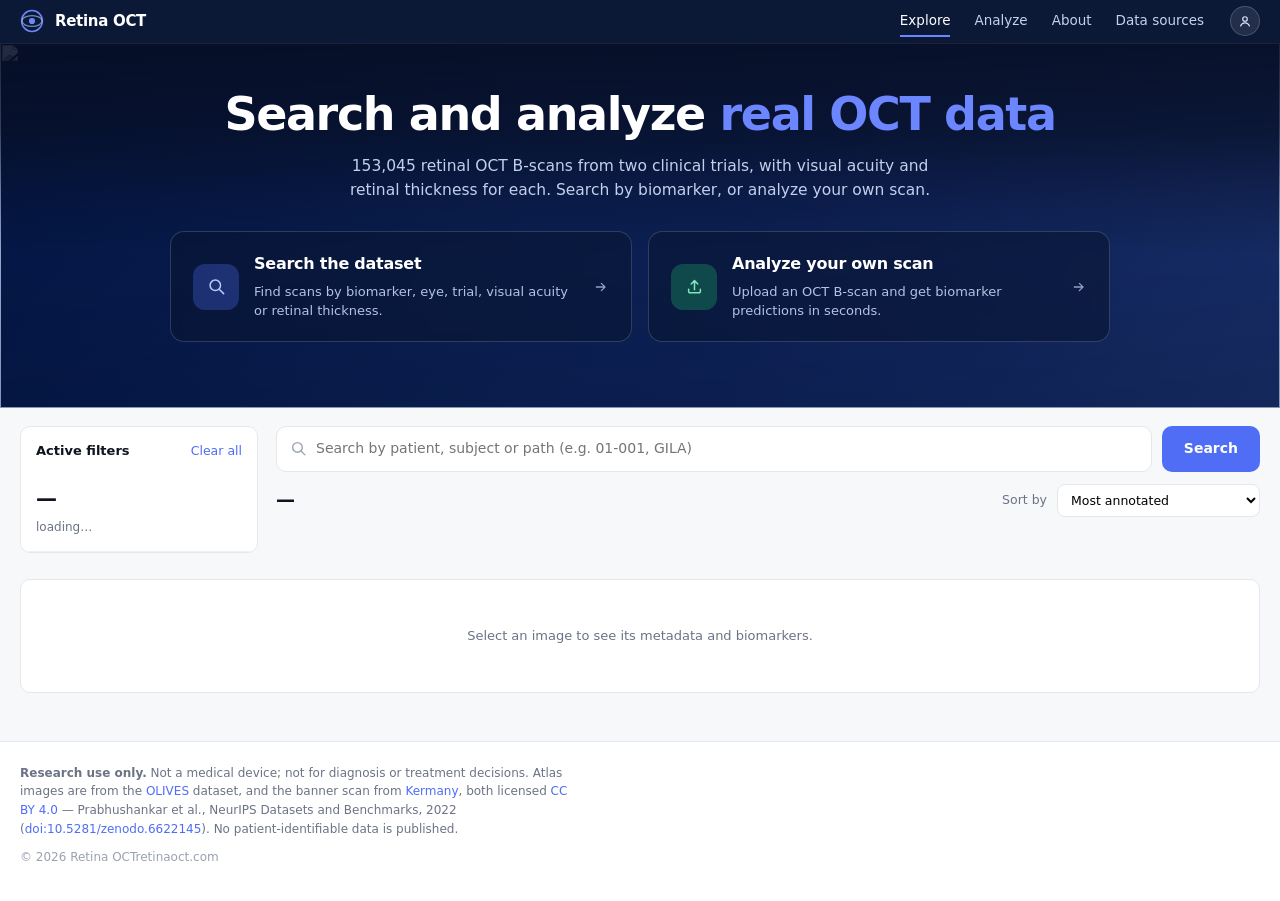
==== commit 583f18d0: "Serve search from a static corpus instead of querying D1 The site was unusable with the daily D1 rea" ====
--- a/public/index.html
+++ b/public/index.html
@@ -6,7 +6,7 @@
 <meta name="theme-color" content="#0b1836">
 <title>Retina OCT — searchable OCT image atlas</title>
 <meta name="description" content="Search and explore retinal OCT images with expert biomarker annotations, model-inferred predictions, and clinical metadata.">
-<link rel="stylesheet" href="styles.css?v=fc3a6cf8">
+<link rel="stylesheet" href="styles.css?v=5091c309">
 <link rel="icon" href="favicon.svg?v=e17356e5" type="image/svg+xml">
 </head>
 <body>
@@ -153,6 +153,7 @@
   <div class="foot-row"><span>&copy; 2026 Retina OCT</span><span>retinaoct.com</span></div>
 </footer>
 
+<script src="/corpus.js?v=1"></script>
 <script>
 const IMG_BASE = "/img";             // proxied from B2 (read-only, web/ prefix)
 const PER = 24;
@@ -278,15 +279,22 @@
    The checkbox moves between off and included; the ⋯ menu reaches negated.
    Clicking the box of a negated value clears it rather than flipping it to
    included, because the box is the "undo" affordance in both directions. */
+/* Not every facet is negatable. `source` has no `source_not` list, because
+   "not doctor annotated" is just the other checkbox — and reading a missing
+   list threw, which killed the handler and left the two annotation filters
+   doing nothing at all when clicked. Read through a helper that tolerates
+   its absence rather than assuming every key has a pair. */
+const notList = key => state[key+"_not"] || [];
+
 function modeOf(key,val){
   return state[key].includes(val) ? "on"
-       : state[key+"_not"].includes(val) ? "not" : "";
+       : notList(key).includes(val) ? "not" : "";
 }
 function setMode(key,val,mode){
   const drop=(arr)=>{ const i=arr.indexOf(val); if(i>=0) arr.splice(i,1); };
-  drop(state[key]); drop(state[key+"_not"]);
+  drop(state[key]); drop(notList(key));
   if(mode==="on") state[key].push(val);
-  else if(mode==="not") state[key+"_not"].push(val);
+  else if(mode==="not" && state[key+"_not"]) state[key+"_not"].push(val);
   state.page=1; load();
 }
 function toggle(key,val){
@@ -325,9 +333,15 @@
 
 async function load(opts={}){
   $("#grid").innerHTML=`<div class="empty" style="grid-column:1/-1">Loading…</div>`;
-  const r=await fetch("/api/search?"+qs(opts));
-  if(!r.ok){ $("#grid").innerHTML=`<div class="empty" style="grid-column:1/-1">${await errText(r)}</div>`; return; }
-  const d=await r.json();
+  let d;
+  if(window.Corpus && Corpus.ready()){
+    // Entirely local: no request, no D1 row reads, nothing to exhaust.
+    d = Corpus.search(state, state.page, PER, !opts.noFacets);
+  } else {
+    const r=await fetch("/api/search?"+qs(opts));
+    if(!r.ok){ $("#grid").innerHTML=`<div class="empty" style="grid-column:1/-1">${await errText(r)}</div>`; return; }
+    d = await r.json();
+  }
   render(d); if(d.facets) renderFacets(d.facets,d.total);
 }
 
@@ -417,7 +431,7 @@
      it instead would bury it under sixteen others, so the row you are working
      with scrolls out of sight. Selected first, at zero if need be. */
   const rowsFor=(key,items,label)=>{
-    const chosen=[...state[key],...state[key+"_not"]];
+    const chosen=[...state[key],...notList(key)];
     const seen=items.map(i=>i.v);
     const all=[...chosen.filter(v=>!seen.includes(v)).map(v=>({v,n:0})), ...items];
     all.sort((a,b)=>(chosen.includes(b.v)?1:0)-(chosen.includes(a.v)?1:0));
@@ -471,7 +485,7 @@
   for(const k of ["bio","trial","eye","visit"]){
     for(const v of state[k])
       chips.push(`<span class="chip">${labels[k](v)}<button data-k="${k}" data-v="${v}">✕</button></span>`);
-    for(const v of state[k+"_not"])
+    for(const v of notList(k))
       chips.push(`<span class="chip neg">Not ${labels[k](v)}<button data-k="${k}" data-v="${v}">✕</button></span>`);
   }
   for(const v of state.source) chips.push(`<span class="chip">${
@@ -582,6 +596,101 @@
   return `<div class="vrf">${btn("correct","Mark correct")}${btn("incorrect","Mark incorrect")}</div>`;
 }
 
+/* ─── influence maps on an atlas scan ───
+   The model sees a centre-cropped square of the shorter side, so the map
+   covers that square and not the whole frame. For a 504x496 OLIVES scan that
+   is 98% of it, but the outline is drawn anyway rather than assumed, because
+   nothing guarantees every scan in the corpus has that shape. */
+let atlasMaps=null, atlasActive=null, atlasBusy=false;
+
+function atlasRects(){
+  const wrap=$(".detail-img"), img=wrap&&wrap.querySelector("img");
+  if(!img||!img.naturalWidth||!img.clientWidth) return null;
+  const bw=img.clientWidth, bh=img.clientHeight;
+  const side=Math.min(bw,bh);
+  return { bw, bh, side, cx:(bw-side)/2, cy:(bh-side)/2,
+           cropped: Math.abs(img.naturalWidth-img.naturalHeight) > 1 };
+}
+function atlasClear(){
+  const cv=$("#atlas-salmap"); if(cv){ cv.hidden=true; cv.getContext("2d").clearRect(0,0,cv.width,cv.height); }
+  const note=$("#atlas-note"); if(note) note.remove();
+  document.querySelectorAll(".why-at.on").forEach(b=>{b.classList.remove("on");b.textContent="Why this prediction?";});
+  atlasActive=null;
+}
+function atlasDraw(key){
+  const cv=$("#atlas-salmap"), r=atlasRects();
+  if(!cv||!r||!atlasMaps||!atlasMaps[key]) return false;
+  cv.width=r.bw; cv.height=r.bh; cv.hidden=false;
+  const ctx=cv.getContext("2d");
+  ctx.clearRect(0,0,r.bw,r.bh);
+  const v=atlasMaps[key], n=Math.round(Math.sqrt(v.length)), cell=r.side/n;
+  for(let i=0;i<v.length;i++){
+    const a=v[i];
+    if(a<0.12) continue;                       // leave untouched areas clear
+    ctx.fillStyle=`rgba(255,${Math.round(190-120*a)},40,${(0.14+0.5*a).toFixed(3)})`;
+    ctx.fillRect(r.cx+(i%n)*cell, r.cy+Math.floor(i/n)*cell, cell+0.6, cell+0.6);
+  }
+  ctx.strokeStyle="rgba(255,255,255,.55)"; ctx.lineWidth=1.5;
+  ctx.strokeRect(r.cx,r.cy,r.side,r.side);     // exactly what the model saw
+  return true;
+}
+async function atlasWhy(btn, m){
+  const key=btn.dataset.bio;
+  if(atlasActive===key){ atlasClear(); return; }
+  if(atlasBusy) return;
+  if(!atlasMaps){
+    atlasBusy=true;
+    const old=btn.textContent;
+    btn.textContent="Working it out…"; btn.disabled=true;
+    try{
+      const r=await fetch("/api/explain",{ method:"POST",
+        headers:{"content-type":"application/json"},
+        body:JSON.stringify({ image_id:m.id }) });
+      const d=await r.json().catch(()=>({}));
+      if(!r.ok || !d.maps) throw new Error(d.error || `Request failed (${r.status}).`);
+      atlasMaps=d.maps;
+    }catch(err){
+      btn.textContent=old; btn.disabled=false; atlasBusy=false;
+      const w=document.createElement("div");
+      w.className="sal-note"; w.id="atlas-note";
+      w.textContent=String(err.message||err);
+      btn.closest(".bio").after(w);
+      return;
+    }
+    btn.textContent=old; btn.disabled=false; atlasBusy=false;
+  }
+  atlasClear();
+  if(!atlasMaps[key]){
+    const w=document.createElement("div");
+    w.className="sal-note"; w.id="atlas-note";
+    w.textContent="Blurring any part of this scan left that result unchanged, so there is no region to point at.";
+    btn.closest(".bio").after(w);
+    atlasActive=key; btn.classList.add("on"); btn.textContent="Hide highlight";
+    return;
+  }
+  /* No explanatory paragraph here. The detail panel is a narrow column and
+     the text pushed the scan itself off screen, which defeats the point of
+     looking at a map. The long-form explanation stays on /analyze, where the
+     column is wide enough for it. */
+  atlasDraw(key);
+  atlasActive=key;
+  btn.classList.add("on"); btn.textContent="Hide highlight";
+  $("#atlas-salmap").scrollIntoView({behavior:"smooth",block:"nearest"});
+}
+window.addEventListener("resize",()=>{ if(atlasActive) atlasDraw(atlasActive); });
+
+/* Only on model-labelled scans. On an expert-annotated scan the values are a
+   clinician's judgement, so there is no model prediction to explain and
+   offering one would imply the model made the call. */
+function whyBtn(b, m){
+  if(m.label_source!=="model" || b.unavailable==="not_predictable" || b.present==null) return "";
+  // Wrapped: the wrapper takes the full flex line so the button drops below
+  // the value, while the button itself stays the width of its own text. A
+  // flex-basis of 100% on the button would stretch it across the panel.
+  return `<div class="why-wrap"><button class="why-at" data-bio="${b.key}"
+    data-label="${esc(b.label)}">Why this prediction?</button></div>`;
+}
+
 function bioRow(b, m){
   if(b.unavailable==="not_predictable")
     return `<div class="bio off"><span class="dot u"></span>${b.label}
@@ -589,7 +698,7 @@
   if(b.source==="model"){
     const pct=b.confidence!=null?Math.round(b.confidence*100):null;
     return `<div class="bio"><span class="dot ${b.present?"y":"n"}"></span>${b.label}
-      <span class="v">${b.present?"Likely":"Unlikely"}${pct!=null?` <em>${pct}%</em>`:""}</span>${vrfSwitch(b,m)}</div>`;
+      <span class="v">${b.present?"Likely":"Unlikely"}${pct!=null?` <em>${pct}%</em>`:""}</span>${vrfSwitch(b,m)}${whyBtn(b,m)}</div>`;
   }
   return `<div class="bio"><span class="dot ${b.present?"y":"n"}"></span>${b.label}
     <span class="v">${b.present?"Present":"Absent"}</span>${vrfSwitch(b,m)}</div>`;
@@ -603,8 +712,29 @@
 
   if(isMobile()) openSheet($("#detail"));
   const r=await fetch("/api/image/"+id+"?v="+API_V+(verifyOn?"&verify=1&reviewer="+encodeURIComponent(REVIEWER):""));
-  if(!r.ok){ d.innerHTML=`<div class="empty">${await errText(r, `Could not load image ${id}.`)}</div>`; return; }
-  const m=await r.json();
+  let m;
+  if(r.ok){ m = await r.json(); }
+  else if(window.Corpus && Corpus.ready()){
+    /* D1 could not answer — usually its daily read allowance. The corpus
+       holds the scan and its biomarkers, so the panel still opens; model
+       confidences and patient demographics are simply absent rather than the
+       whole view failing. */
+    const base = Corpus.row(id-1);
+    m = Object.assign(base, {
+      biomarkers: Corpus.biomarkersFor(id-1),
+      has_labels: base.biomarker_count>0 || base.label_source==="model",
+      same_eye: [],
+      provenance: base.label_source==="model"
+        ? { kind:"model", model:"NicoleMulla/retfound-olives-16bm",
+            caveat:"Model inference, not expert annotation. Research use only; not a medical device." }
+        : base.label_source==="rejected"
+        ? { kind:"rejected",
+            reason:"Outside the distribution the model was validated on; no predictions produced.",
+            caveat:"Absence of findings here means the model declined to judge, not that the retina is normal." }
+        : { kind:"expert", source:"OLIVES dataset expert annotation" },
+    });
+  }
+  else { d.innerHTML=`<div class="empty">${await errText(r, `Could not load image ${id}.`)}</div>`; return; }
   const u=imgUrl(m.full_key);
   const row=(icon,k,v)=>v==null||v===""?"":`<div class="row">${icon}<span class="k">${k}</span><span class="v">${v}</span></div>`;
   const present=m.biomarkers.filter(b=>b.present).length;
@@ -612,7 +742,7 @@
   d.innerHTML=`
     <div class="detail-head"><h2>OCT_${String(m.id).padStart(7,"0")}</h2>
       <button class="icon-btn" id="close"><svg width="17" height="17" viewBox="0 0 24 24" fill="none"><path d="M6 6l12 12M18 6 6 18" stroke="currentColor" stroke-width="2" stroke-linecap="round"/></svg></button></div>
-    <div class="detail-img">${u?`<img src="${u}" alt="">`:`<div style="display:grid;place-items:center;height:100%;color:#3a4358;font-size:12px">Image hosting pending</div>`}</div>
+    <div class="detail-img">${u?`<img src="${u}" alt=""><canvas id="atlas-salmap" aria-hidden="true" hidden></canvas>`:`<div style="display:grid;place-items:center;height:100%;color:#3a4358;font-size:12px">Image hosting pending</div>`}</div>
     <div class="tabs"><button class="tab on" data-t="d">Details</button>
       <button class="tab" data-t="b">Biomarkers${m.has_labels?` (${present})`:""}</button></div>
     <div id="tab-d" class="rows">
@@ -653,6 +783,8 @@
     $("#tab-d").hidden = t.dataset.t!=="d"; $("#tab-b").hidden = t.dataset.t!=="b";
   });
   d.querySelectorAll(".strip [data-id]").forEach(el=>el.onclick=()=>openDetail(+el.dataset.id));
+d.querySelectorAll(".why-at").forEach(btn=>btn.onclick=()=>atlasWhy(btn,m));
+
 d.querySelectorAll(".vrf-b").forEach(btn=>btn.onclick=async ()=>{
     const group = btn.parentElement;
     const was = btn.classList.contains("on");
@@ -775,13 +907,27 @@
   }
 }
 
-$("#search").onsubmit=e=>{e.preventDefault();state.q=$("#q").value.trim();state.page=1;load()};
+$("#search").onsubmit=e=>{
+  e.preventDefault();
+  const v=$("#q").value.trim();
+  // Searching one or two characters scans the whole corpus to return nearly
+  // all of it. The server ignores such a term; say so rather than appearing
+  // to search and silently doing nothing.
+  const warn=$("#q-warn");
+  if(v.length>0 && v.length<3){
+    if(!warn) $("#q").insertAdjacentHTML("afterend",
+      `<span id="q-warn" class="q-warn">Type at least 3 characters</span>`);
+    return;
+  }
+  if(warn) warn.remove();
+  state.q=v; state.page=1; load();
+};
 $("#sort").onchange=e=>{state.sort=e.target.value;state.page=1;load({noFacets:true})};
 $("#clear").onclick=()=>{Object.assign(state,{q:"",trial:[],eye:[],visit:[],bio:[],source:[],verified:false,
   trial_not:[],eye_not:[],visit_not:[],bio_not:[],
   bcva_min:"",bcva_max:"",cst_min:"",cst_max:"",page:1});$("#q").value="";load()};
 
-initVerify().then(load);
+Corpus.loadCorpus().then(initVerify).then(load);
 </script>
 </body>
 </html>
--- a/public/styles.css
+++ b/public/styles.css
@@ -198,7 +198,7 @@
 .detail-head h2{margin:0;font-size:14px;font-weight:650;flex:1}
 .icon-btn{background:none;border:0;color:var(--faint);padding:2px;line-height:1}
 .icon-btn:hover{color:var(--ink)}
-.detail-img{margin:14px 15px;border-radius:8px;overflow:hidden;background:#0a0d14;aspect-ratio:504/496}
+.detail-img{position:relative;margin:14px 15px;border-radius:8px;overflow:hidden;background:#0a0d14;aspect-ratio:504/496}
 .detail-img img{width:100%;height:100%;object-fit:contain;display:block}
 .tabs{display:flex;gap:18px;padding:0 15px;border-bottom:1px solid var(--line-2)}
 .tab{background:none;border:0;padding:9px 0;font-size:12.5px;color:var(--muted);
@@ -227,7 +227,7 @@
 .pg{display:inline-flex;align-items:center;gap:6px;background:var(--surface);
   border:1px solid var(--line);border-radius:8px;padding:7px 11px;color:var(--body);
   font-variant-numeric:tabular-nums;min-width:36px;justify-content:center}
-.pg:hover:not(:disabled):not(.on){background:var(--canvas);border-color:var(--border-strong)}
+.pg:hover:not(:disabled):not(.on){background:var(--canvas);border-color:var(--muted)}
 .pg.on{background:var(--brand);border-color:var(--brand);color:#fff;font-weight:600}
 .pg:disabled{opacity:.4;cursor:default}
 .pg.nav{padding:7px 13px}
@@ -644,7 +644,7 @@
    two blocks of text per row competed with the image. */
 .vrf{display:flex;gap:5px;margin-left:10px;flex:0 0 auto}
 .vrf-b{display:grid;place-items:center;width:26px;height:26px;padding:0;
-  border-radius:6px;border:1px solid var(--line);background:var(--card);
+  border-radius:6px;border:1px solid var(--line);background:var(--surface);
   color:var(--faint);cursor:pointer;
   transition:background .12s,color .12s,border-color .12s}
 .vrf-b svg{width:15px;height:15px;display:block}
@@ -690,7 +690,7 @@
 .opt-row.neg input{accent-color:#b42318}
 
 .optmenu-pop{position:absolute;z-index:60;min-width:150px;padding:4px;
-  background:var(--card);border:1px solid var(--line);border-radius:8px;
+  background:var(--surface);border:1px solid var(--line);border-radius:8px;
   box-shadow:0 8px 24px rgba(16,24,40,.14)}
 .optmenu-pop button{display:block;width:100%;text-align:left;font:inherit;
   font-size:12.5px;padding:7px 9px;border:0;border-radius:5px;background:none;
@@ -704,3 +704,20 @@
    mode; a reviewer must be able to notice if they are logged as someone else. */
 .rev-badge{font-size:11.5px;color:var(--muted);margin:0 0 8px}
 .rev-badge b{color:var(--ink);font-weight:600}
+
+/* ─────────────── influence maps on an atlas scan ───────────────
+   Shown only on model-labelled scans: on an expert-annotated one the values
+   are a clinician's, so there is no model prediction to explain. */
+#atlas-salmap{position:absolute;inset:0;width:100%;height:100%;
+  pointer-events:none;display:block}
+.why-wrap{flex:0 0 100%;margin:5px 0 2px}
+.why-at{font:inherit;font-size:11.5px;padding:4px 9px;border-radius:6px;
+  border:1px solid var(--line);background:var(--surface);color:var(--muted);
+  cursor:pointer}
+.why-at:hover:not(:disabled){border-color:var(--brand);color:var(--brand)}
+.why-at.on{border-color:var(--brand);background:var(--brand-soft);color:var(--brand)}
+.why-at:disabled{opacity:.55;cursor:default}
+/* The row is a flex line; the button needs its own line beneath the value. */
+.bio:has(.why-wrap){flex-wrap:wrap}
+
+.q-warn{display:block;font-size:11.5px;color:var(--warn);margin:4px 0 0}
